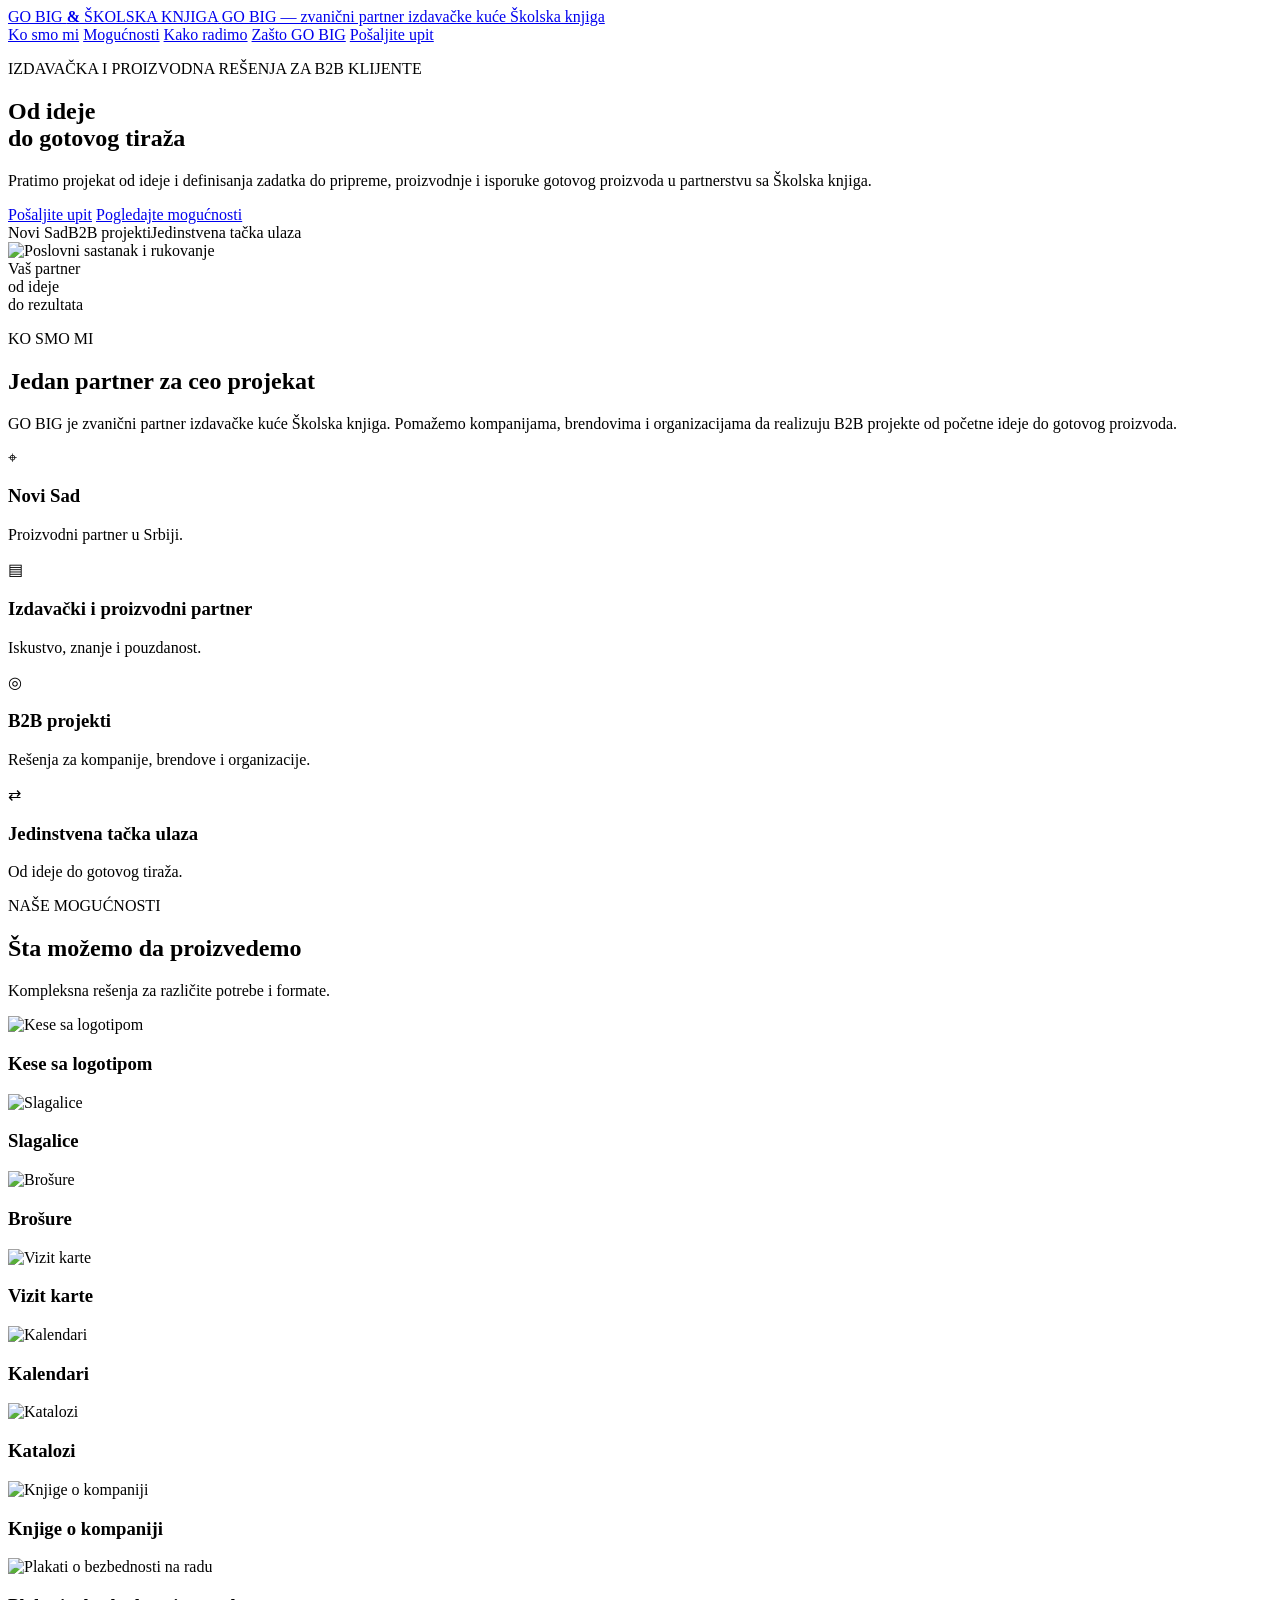
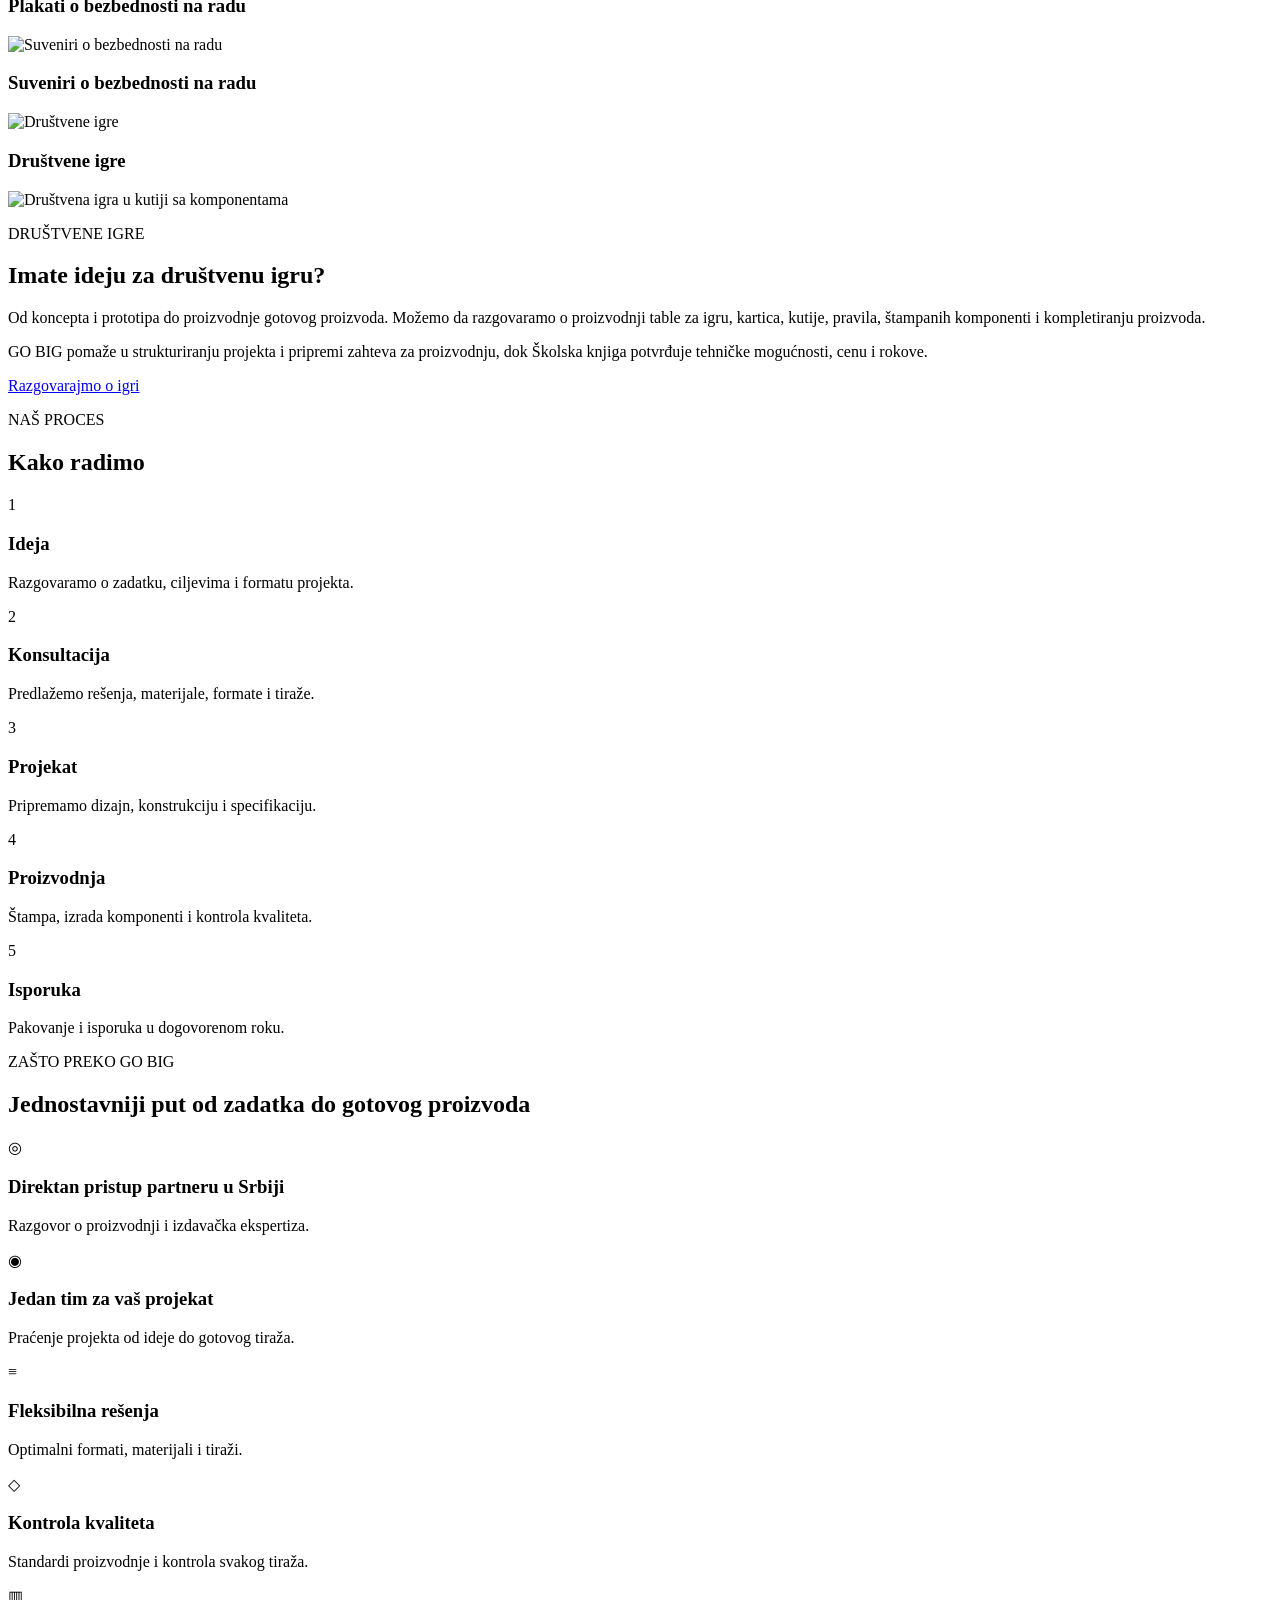
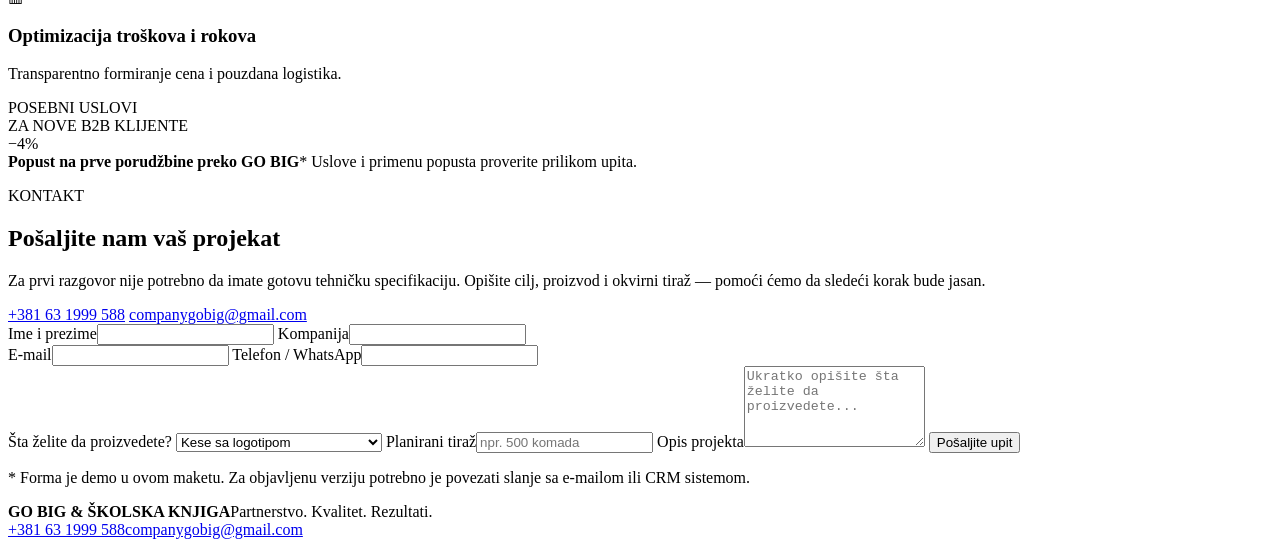
==== index.html @ 89383f6c "Add landing page HTML" ====
<!doctype html>
<html lang="sr-Latn">
<head>
  <meta charset="utf-8" />
  <meta name="viewport" content="width=device-width, initial-scale=1" />
  <title>GO BIG & ŠKOLSKA KNJIGA — Od ideje do gotovog tiraža</title>
  <meta name="description" content="Izdavačka i proizvodna B2B rešenja u Srbiji — od ideje i pripreme do proizvodnje i gotovog tiraža." />
  <link rel="stylesheet" href="styles.css" />
</head>
<body>
  <header class="site-header">
    <div class="container nav-wrap">
      <a class="brand" href="#top" aria-label="GO BIG i Školska knjiga">
        <span class="brand-main">GO BIG <b>&</b> ŠKOLSKA KNJIGA</span>
        <span class="brand-sub">GO BIG — zvanični partner izdavačke kuće Školska knjiga</span>
      </a>
      <nav class="nav" aria-label="Glavna navigacija">
        <a href="#ko-smo">Ko smo mi</a>
        <a href="#mogucnosti">Mogućnosti</a>
        <a href="#kako-radimo">Kako radimo</a>
        <a href="#zasto">Zašto GO BIG</a>
        <a href="#kontakt" class="btn btn-small">Pošaljite upit</a>
      </nav>
    </div>
  </header>

  <main id="top">
    <section class="hero section">
      <div class="container hero-grid">
        <div class="hero-copy">
          <p class="eyebrow">IZDAVAČKA I PROIZVODNA REŠENJA ZA B2B KLIJENTE</p>
          <h1>Od ideje<br />do gotovog tiraža</h1>
          <p class="lead">Pratimo projekat od ideje i definisanja zadatka do pripreme, proizvodnje i isporuke gotovog proizvoda u partnerstvu sa Školska knjiga.</p>
          <div class="hero-actions">
            <a class="btn" href="#kontakt">Pošaljite upit</a>
            <a class="btn btn-secondary" href="#mogucnosti">Pogledajte mogućnosti</a>
          </div>
          <div class="hero-tags" aria-label="Ključne prednosti">
            <span>Novi Sad</span><span>B2B projekti</span><span>Jedinstvena tačka ulaza</span>
          </div>
        </div>
        <div class="hero-visual">
          <img src="assets/hero.jpg" alt="Poslovni sastanak i rukovanje" />
          <div class="hand-note">Vaš partner<br />od ideje<br />do rezultata</div>
        </div>
      </div>
    </section>

    <section class="section section-soft" id="ko-smo">
      <div class="container">
        <div class="section-heading split-heading">
          <div><p class="eyebrow">KO SMO MI</p><h2>Jedan partner za ceo projekat</h2></div>
          <p>GO BIG je zvanični partner izdavačke kuće Školska knjiga. Pomažemo kompanijama, brendovima i organizacijama da realizuju B2B projekte od početne ideje do gotovog proizvoda.</p>
        </div>
        <div class="feature-grid four">
          <article class="feature-card"><div class="icon">⌖</div><h3>Novi Sad</h3><p>Proizvodni partner u Srbiji.</p></article>
          <article class="feature-card"><div class="icon">▤</div><h3>Izdavački i proizvodni partner</h3><p>Iskustvo, znanje i pouzdanost.</p></article>
          <article class="feature-card"><div class="icon">◎</div><h3>B2B projekti</h3><p>Rešenja za kompanije, brendove i organizacije.</p></article>
          <article class="feature-card"><div class="icon">⇄</div><h3>Jedinstvena tačka ulaza</h3><p>Od ideje do gotovog tiraža.</p></article>
        </div>
      </div>
    </section>

    <section class="section" id="mogucnosti">
      <div class="container">
        <div class="section-heading">
          <p class="eyebrow">NAŠE MOGUĆNOSTI</p>
          <h2>Šta možemo da proizvedemo</h2>
          <p>Kompleksna rešenja za različite potrebe i formate.</p>
        </div>

        <div class="product-grid">
          <article class="product-card"><img src="assets/kese_photo.jpg" alt="Kese sa logotipom" /><h3>Kese sa logotipom</h3></article>
          <article class="product-card"><img src="assets/slagalice_photo.jpg" alt="Slagalice" /><h3>Slagalice</h3></article>
          <article class="product-card"><img src="assets/brosure_photo.jpg" alt="Brošure" /><h3>Brošure</h3></article>
          <article class="product-card"><img src="assets/vizitkarte_photo.jpg" alt="Vizit karte" /><h3>Vizit karte</h3></article>
          <article class="product-card"><img src="assets/kalendari_photo.jpg" alt="Kalendari" /><h3>Kalendari</h3></article>
          <article class="product-card"><img src="assets/katalozi_photo.jpg" alt="Katalozi" /><h3>Katalozi</h3></article>
          <article class="product-card"><img src="assets/knjige_photo.jpg" alt="Knjige o kompaniji" /><h3>Knjige o kompaniji</h3></article>
          <article class="product-card"><img src="assets/plakati_photo.jpg" alt="Plakati o bezbednosti na radu" /><h3>Plakati o bezbednosti na radu</h3></article>
          <article class="product-card"><img src="assets/suveniri_photo.jpg" alt="Suveniri o bezbednosti na radu" /><h3>Suveniri o bezbednosti na radu</h3></article>
          <article class="product-card"><img src="assets/igra.jpg" alt="Društvene igre" /><h3>Društvene igre</h3></article>
        </div>
      </div>
    </section>

    <section class="section game-section">
      <div class="container game-grid">
        <div class="game-image"><img src="assets/igra.jpg" alt="Društvena igra u kutiji sa komponentama" /></div>
        <div class="game-copy">
          <p class="eyebrow light">DRUŠTVENE IGRE</p>
          <h2>Imate ideju za društvenu igru?</h2>
          <p>Od koncepta i prototipa do proizvodnje gotovog proizvoda. Možemo da razgovaramo o proizvodnji table za igru, kartica, kutije, pravila, štampanih komponenti i kompletiranju proizvoda.</p>
          <p>GO BIG pomaže u strukturiranju projekta i pripremi zahteva za proizvodnju, dok Školska knjiga potvrđuje tehničke mogućnosti, cenu i rokove.</p>
          <a class="btn btn-light" href="#kontakt">Razgovarajmo o igri</a>
        </div>
      </div>
    </section>

    <section class="section section-soft" id="kako-radimo">
      <div class="container">
        <div class="section-heading"><p class="eyebrow">NAŠ PROCES</p><h2>Kako radimo</h2></div>
        <div class="steps">
          <article class="step"><span>1</span><h3>Ideja</h3><p>Razgovaramo o zadatku, ciljevima i formatu projekta.</p></article>
          <article class="step"><span>2</span><h3>Konsultacija</h3><p>Predlažemo rešenja, materijale, formate i tiraže.</p></article>
          <article class="step"><span>3</span><h3>Projekat</h3><p>Pripremamo dizajn, konstrukciju i specifikaciju.</p></article>
          <article class="step"><span>4</span><h3>Proizvodnja</h3><p>Štampa, izrada komponenti i kontrola kvaliteta.</p></article>
          <article class="step"><span>5</span><h3>Isporuka</h3><p>Pakovanje i isporuka u dogovorenom roku.</p></article>
        </div>
      </div>
    </section>

    <section class="section" id="zasto">
      <div class="container">
        <div class="section-heading"><p class="eyebrow">ZAŠTO PREKO GO BIG</p><h2>Jednostavniji put od zadatka do gotovog proizvoda</h2></div>
        <div class="feature-grid five">
          <article class="feature-card"><div class="icon">◎</div><h3>Direktan pristup partneru u Srbiji</h3><p>Razgovor o proizvodnji i izdavačka ekspertiza.</p></article>
          <article class="feature-card"><div class="icon">◉</div><h3>Jedan tim za vaš projekat</h3><p>Praćenje projekta od ideje do gotovog tiraža.</p></article>
          <article class="feature-card"><div class="icon">≡</div><h3>Fleksibilna rešenja</h3><p>Optimalni formati, materijali i tiraži.</p></article>
          <article class="feature-card"><div class="icon">◇</div><h3>Kontrola kvaliteta</h3><p>Standardi proizvodnje i kontrola svakog tiraža.</p></article>
          <article class="feature-card"><div class="icon">▥</div><h3>Optimizacija troškova i rokova</h3><p>Transparentno formiranje cena i pouzdana logistika.</p></article>
        </div>

        <div class="discount">
          <div class="discount-label">POSEBNI USLOVI<br />ZA NOVE B2B KLIJENTE</div>
          <div class="discount-rate">−4%</div>
          <div class="discount-copy"><strong>Popust na prve porudžbine preko GO BIG</strong><span>* Uslove i primenu popusta proverite prilikom upita.</span></div>
        </div>
      </div>
    </section>

    <section class="section contact-section" id="kontakt">
      <div class="container contact-grid">
        <div class="contact-copy">
          <p class="eyebrow light">KONTAKT</p>
          <h2>Pošaljite nam vaš projekat</h2>
          <p>Za prvi razgovor nije potrebno da imate gotovu tehničku specifikaciju. Opišite cilj, proizvod i okvirni tiraž — pomoći ćemo da sledeći korak bude jasan.</p>
          <div class="contact-lines">
            <a href="tel:+381631999588">+381 63 1999 588</a>
            <a href="mailto:companygobig@gmail.com">companygobig@gmail.com</a>
          </div>
        </div>

        <form class="contact-form" action="#" method="post">
          <label>Ime i prezime<input type="text" name="name" required /></label>
          <label>Kompanija<input type="text" name="company" /></label>
          <div class="form-row">
            <label>E-mail<input type="email" name="email" required /></label>
            <label>Telefon / WhatsApp<input type="tel" name="phone" /></label>
          </div>
          <label>Šta želite da proizvedete?
            <select name="product">
              <option>Kese sa logotipom</option><option>Slagalice</option><option>Brošure</option><option>Vizit karte</option><option>Kalendari</option><option>Katalozi</option><option>Knjige o kompaniji</option><option>Plakati o bezbednosti na radu</option><option>Suveniri o bezbednosti na radu</option><option>Društvene igre</option><option>Drugo</option>
            </select>
          </label>
          <label>Planirani tiraž<input type="text" name="quantity" placeholder="npr. 500 komada" /></label>
          <label>Opis projekta<textarea name="message" rows="5" placeholder="Ukratko opišite šta želite da proizvedete..."></textarea></label>
          <button class="btn btn-light" type="submit">Pošaljite upit</button>
          <p class="form-note">* Forma je demo u ovom maketu. Za objavljenu verziju potrebno je povezati slanje sa e-mailom ili CRM sistemom.</p>
        </form>
      </div>
    </section>
  </main>

  <footer class="footer">
    <div class="container footer-row">
      <div><strong>GO BIG & ŠKOLSKA KNJIGA</strong><span>Partnerstvo. Kvalitet. Rezultati.</span></div>
      <div class="footer-contact"><a href="tel:+381631999588">+381 63 1999 588</a><a href="mailto:companygobig@gmail.com">companygobig@gmail.com</a></div>
    </div>
  </footer>
</body>
</html>
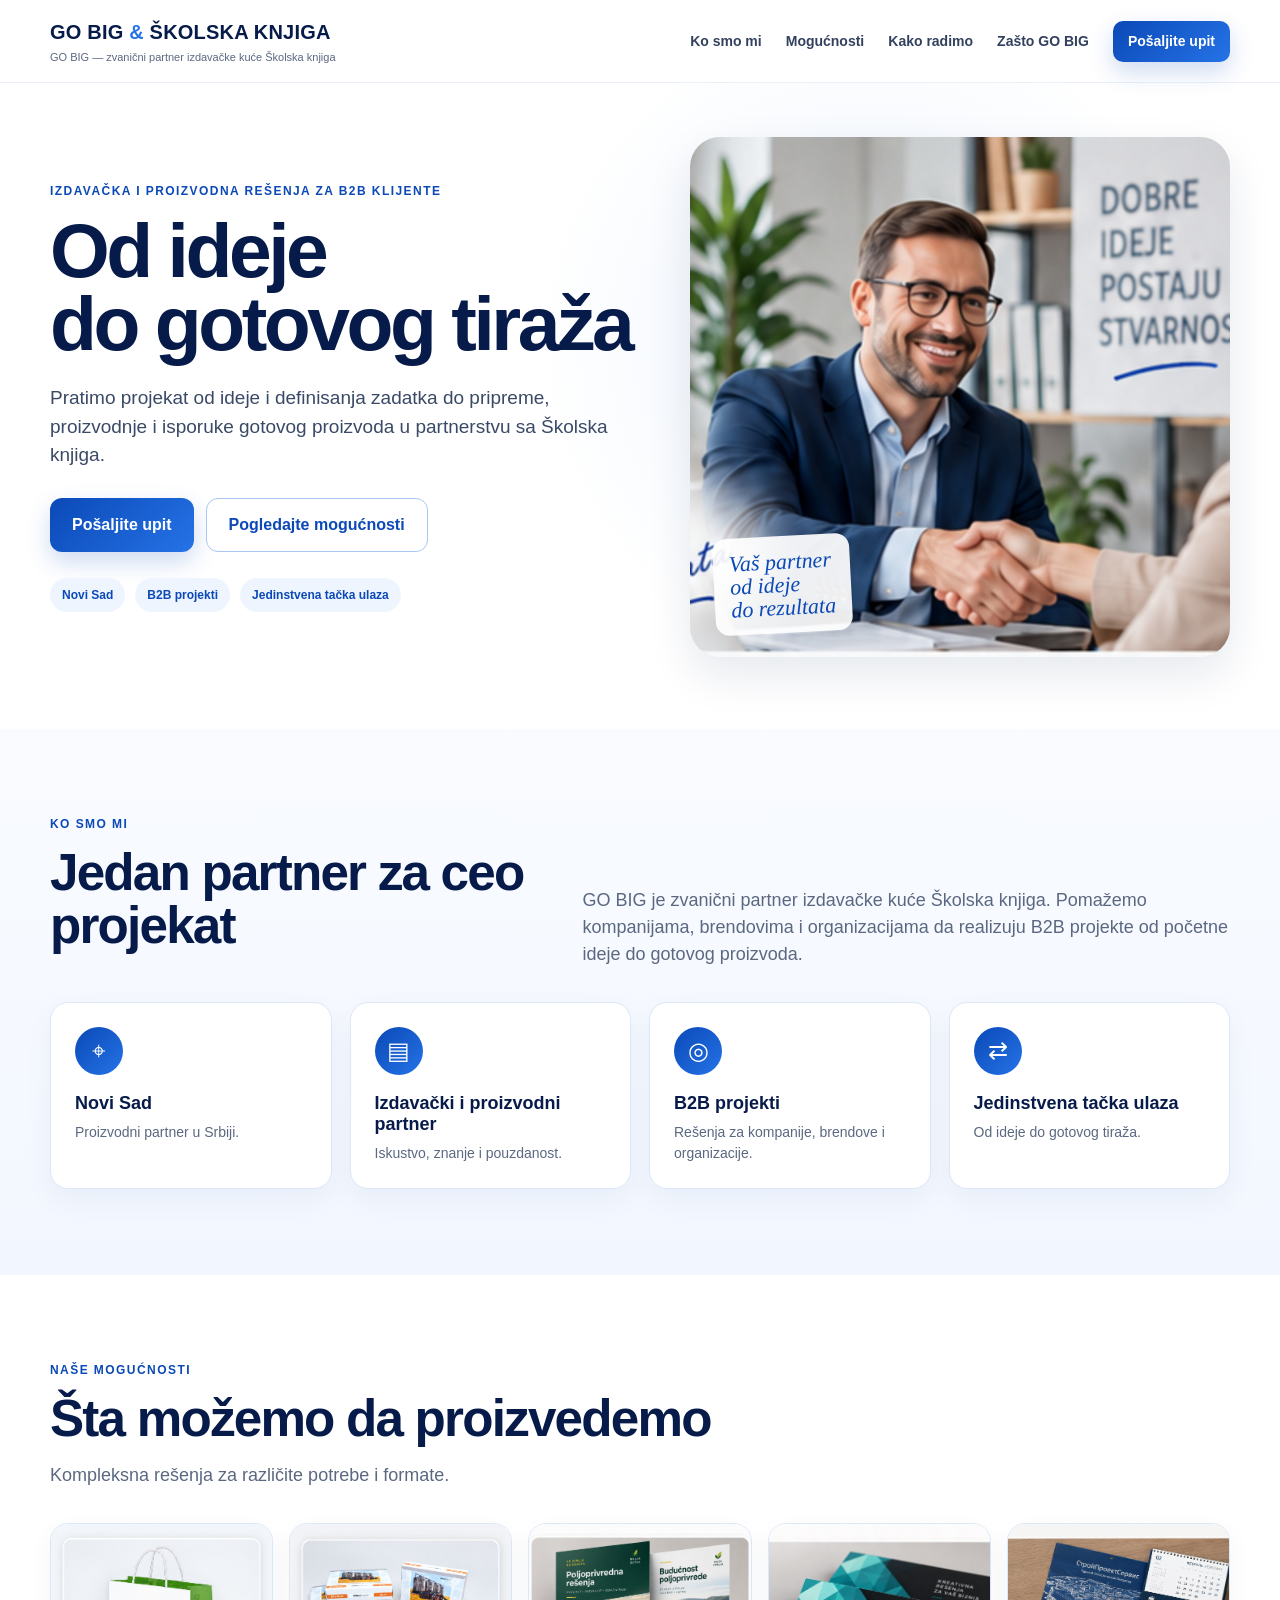
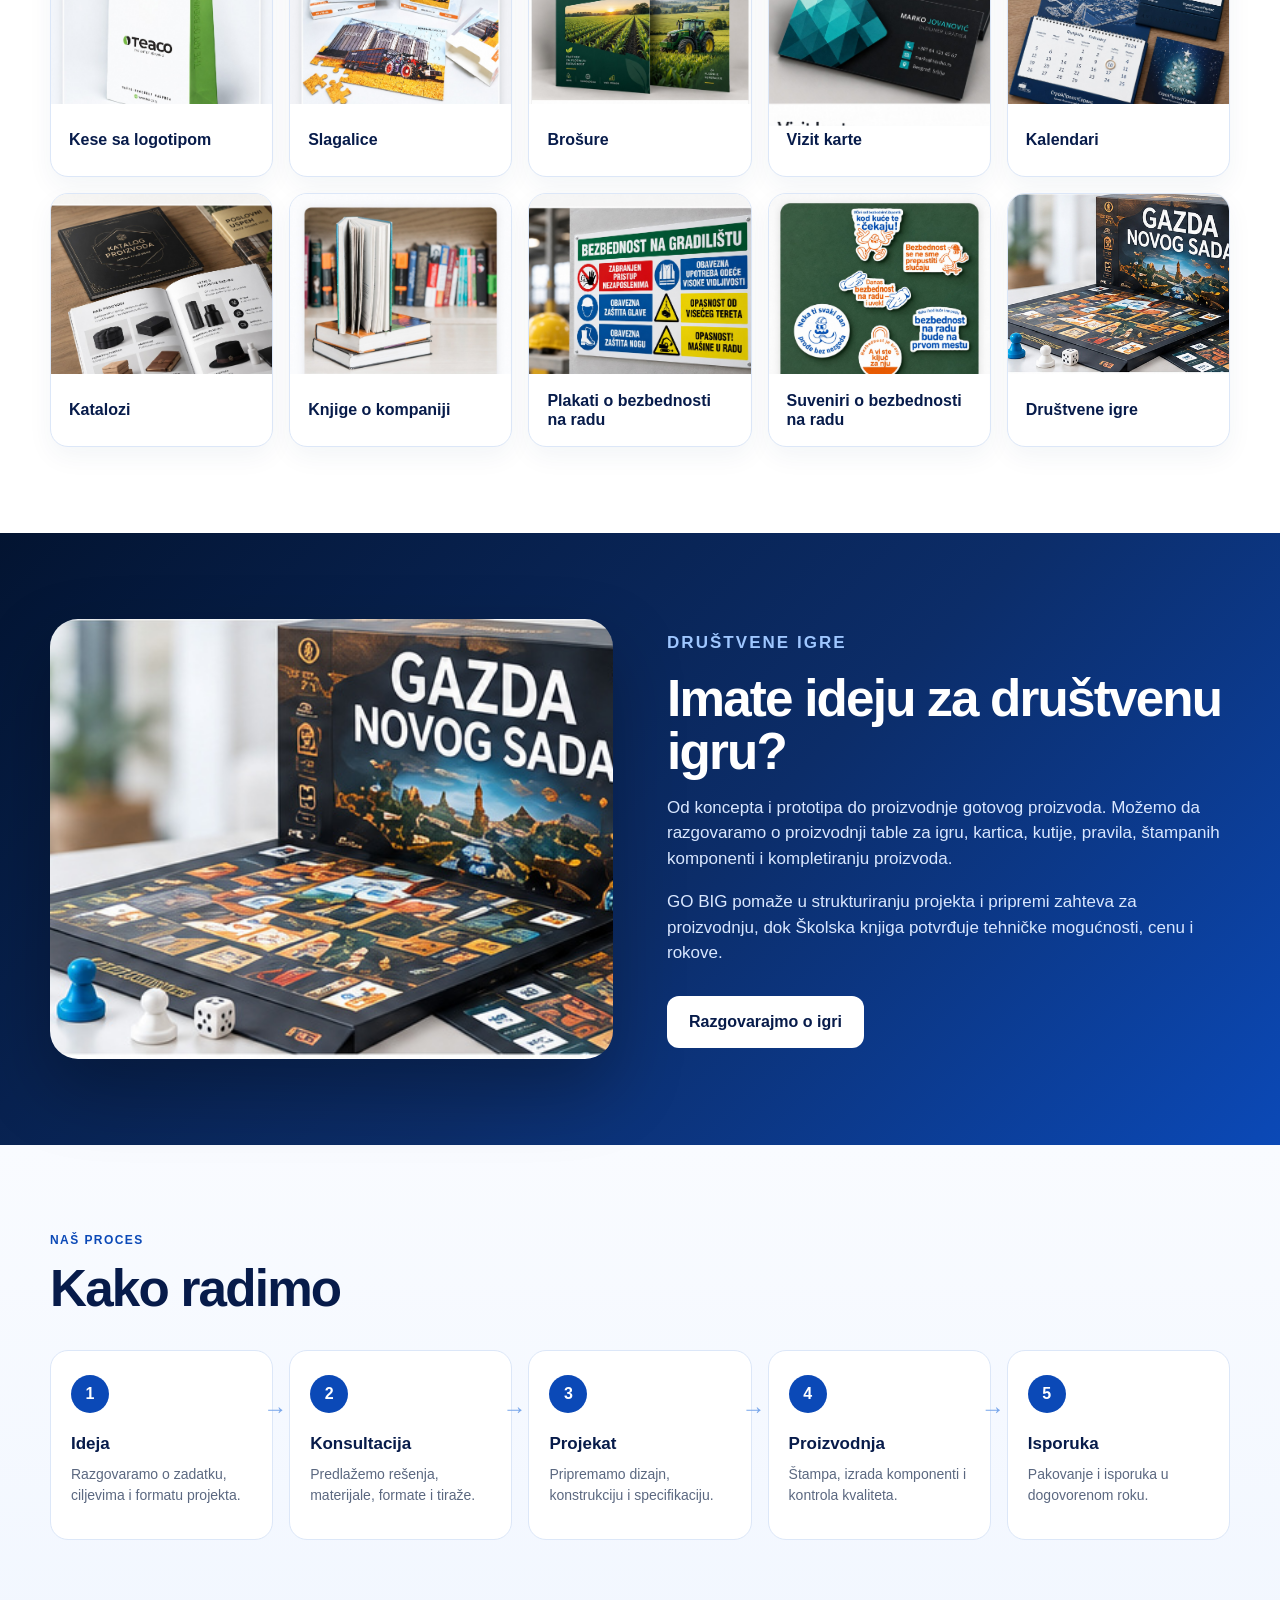
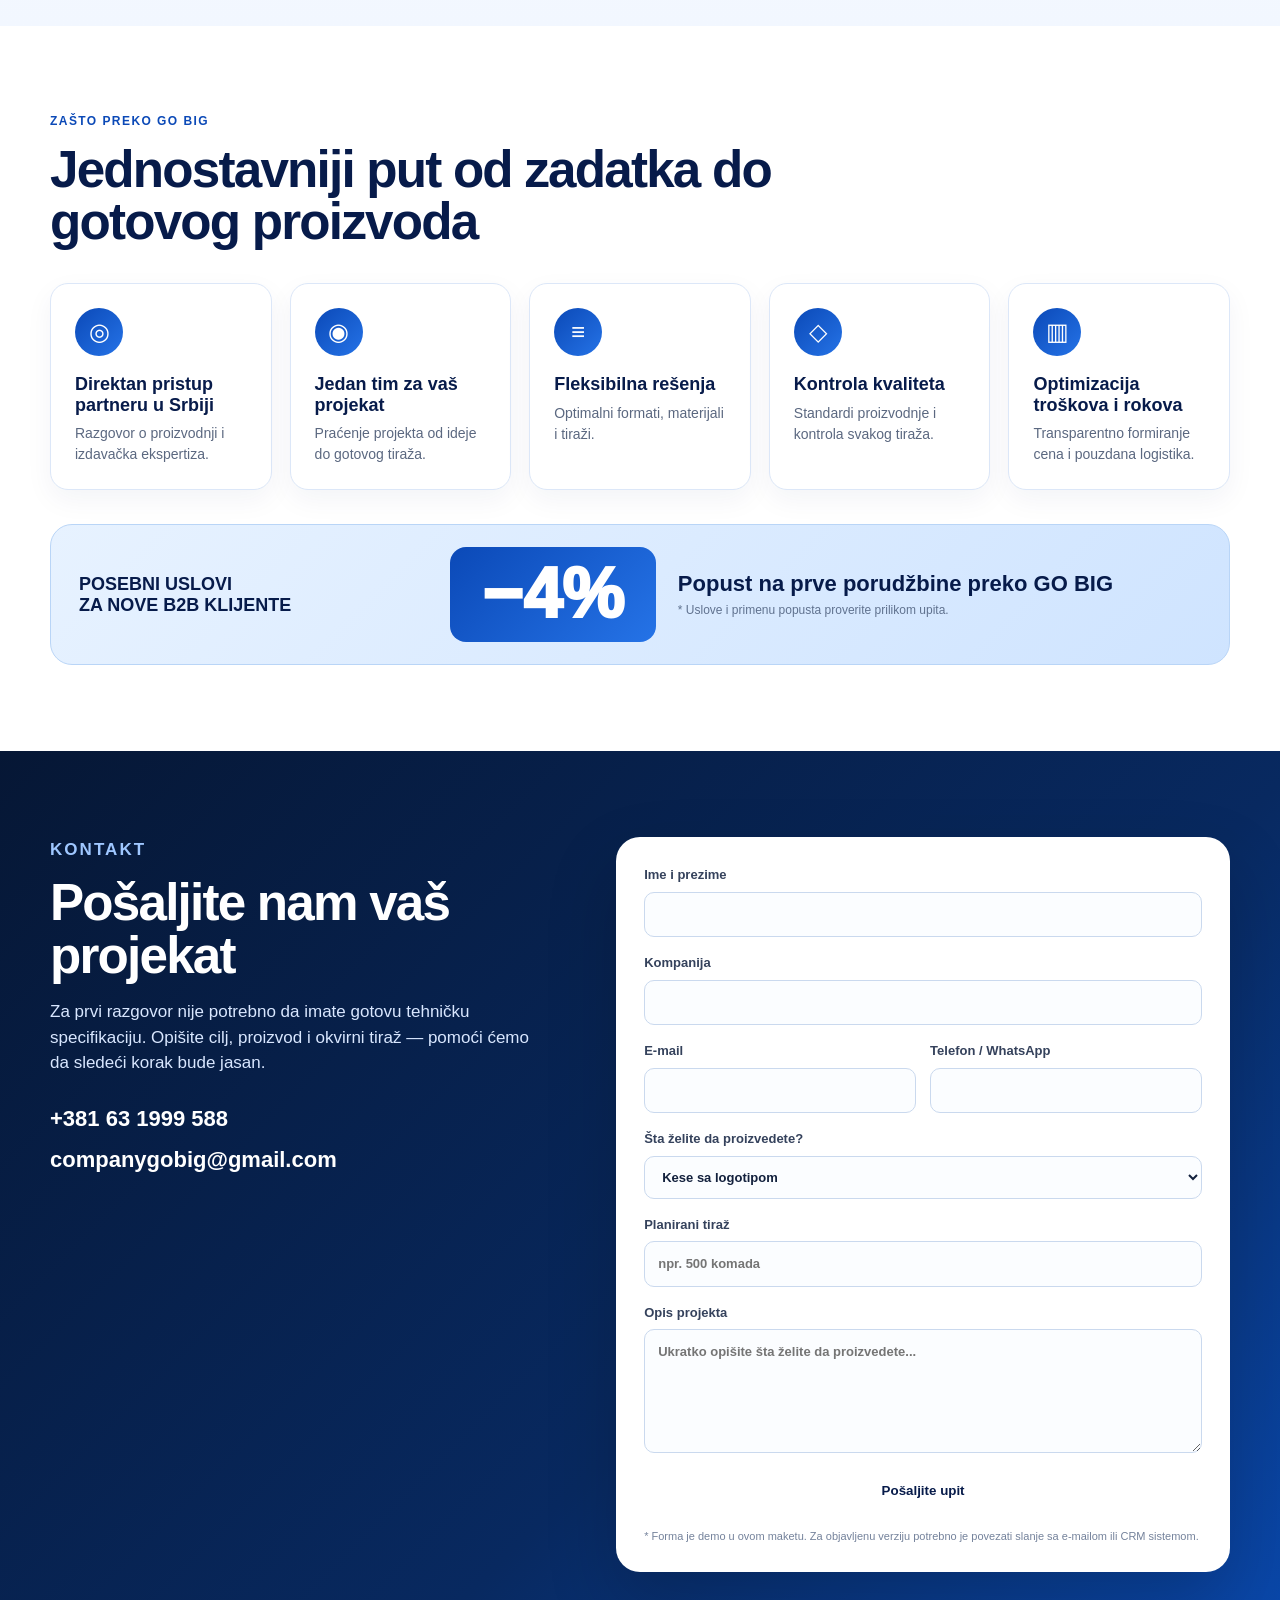
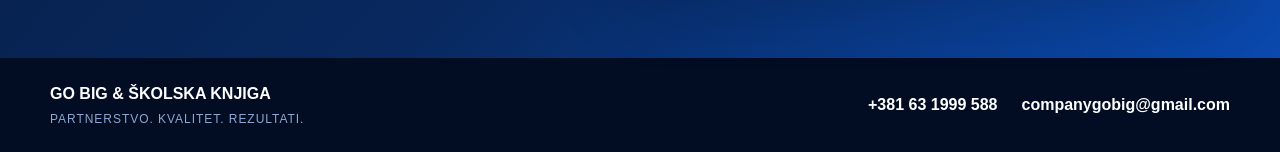
==== commit 48256c19: "Fix Vizit karte card image crop" ====
--- a/index.html
+++ b/index.html
@@ -73,7 +73,7 @@
           <article class="product-card"><img src="assets/kese_photo.jpg" alt="Kese sa logotipom" /><h3>Kese sa logotipom</h3></article>
           <article class="product-card"><img src="assets/slagalice_photo.jpg" alt="Slagalice" /><h3>Slagalice</h3></article>
           <article class="product-card"><img src="assets/brosure_photo.jpg" alt="Brošure" /><h3>Brošure</h3></article>
-          <article class="product-card"><img src="assets/vizitkarte_photo.jpg" alt="Vizit karte" /><h3>Vizit karte</h3></article>
+          <article class="product-card"><img src="assets/vizitkarte_photo.jpg" alt="Vizit karte" style="object-position:center top;transform:scale(1.12);transform-origin:center top;" /><h3>Vizit karte</h3></article>
           <article class="product-card"><img src="assets/kalendari_photo.jpg" alt="Kalendari" /><h3>Kalendari</h3></article>
           <article class="product-card"><img src="assets/katalozi_photo.jpg" alt="Katalozi" /><h3>Katalozi</h3></article>
           <article class="product-card"><img src="assets/knjige_photo.jpg" alt="Knjige o kompaniji" /><h3>Knjige o kompaniji</h3></article>
--- a/styles.css
+++ b/styles.css
@@ -0,0 +1,79 @@
+:root{
+  --navy:#071b4a;
+  --blue:#0b49b7;
+  --blue-2:#2573e7;
+  --pale:#eef5ff;
+  --pale-2:#f7faff;
+  --line:#dce7f8;
+  --text:#13213d;
+  --muted:#5b6880;
+  --white:#fff;
+  --shadow:0 18px 44px rgba(12,43,91,.10);
+  --radius:22px;
+}
+*{box-sizing:border-box}
+html{scroll-behavior:smooth}
+body{margin:0;font-family:Inter,Arial,Helvetica,sans-serif;color:var(--text);background:#fff;line-height:1.5}
+a{color:inherit;text-decoration:none}
+img{display:block;max-width:100%}
+.container{width:min(1180px,calc(100% - 40px));margin:0 auto}
+.section{padding:86px 0}
+.section-soft{background:linear-gradient(180deg,#f9fbff 0%,#f2f7ff 100%)}
+.site-header{position:sticky;top:0;z-index:20;background:rgba(255,255,255,.94);backdrop-filter:blur(16px);border-bottom:1px solid rgba(11,73,183,.08)}
+.nav-wrap{height:82px;display:flex;align-items:center;justify-content:space-between;gap:24px}
+.brand{display:flex;flex-direction:column;gap:2px}
+.brand-main{font-size:20px;font-weight:800;letter-spacing:.01em;color:var(--navy)}
+.brand-main b{color:var(--blue-2)}
+.brand-sub{font-size:11px;color:var(--muted)}
+.nav{display:flex;align-items:center;gap:24px;font-size:14px;font-weight:700;color:#33415f}
+.nav a:not(.btn):hover{color:var(--blue)}
+.btn{display:inline-flex;align-items:center;justify-content:center;padding:14px 22px;border-radius:12px;background:linear-gradient(135deg,var(--blue),var(--blue-2));color:#fff;font-weight:800;box-shadow:0 10px 24px rgba(11,73,183,.20);border:0;cursor:pointer}
+.btn:hover{transform:translateY(-1px)}
+.btn-small{padding:10px 15px;border-radius:10px}
+.btn-secondary{background:#fff;color:var(--blue);border:1px solid #a9c7f2;box-shadow:none}
+.btn-light{background:#fff;color:var(--navy);box-shadow:none}
+.hero{padding-top:54px;padding-bottom:72px;background:radial-gradient(circle at 68% 40%,rgba(64,137,234,.10),transparent 35%),#fff}
+.hero-grid{display:grid;grid-template-columns:1.05fr .95fr;gap:44px;align-items:center}
+.eyebrow{margin:0 0 14px;font-size:12px;font-weight:900;letter-spacing:.12em;color:var(--blue);text-transform:uppercase}
+.eyebrow.light{color:#9fc7ff}
+h1{font-size:clamp(52px,6vw,82px);line-height:.95;margin:0 0 24px;color:var(--navy);letter-spacing:-.045em}
+h2{font-size:clamp(34px,4vw,54px);line-height:1.03;margin:0 0 16px;color:var(--navy);letter-spacing:-.035em}
+h3{margin:0 0 8px;color:var(--navy)}
+.lead{font-size:19px;max-width:700px;color:#3a4965;margin:0 0 28px}
+.hero-actions{display:flex;gap:12px;flex-wrap:wrap}
+.hero-tags{display:flex;gap:10px;flex-wrap:wrap;margin-top:26px}
+.hero-tags span{font-size:12px;font-weight:800;color:var(--blue);background:var(--pale);padding:8px 12px;border-radius:999px}
+.hero-visual{position:relative;border-radius:30px;overflow:hidden;box-shadow:var(--shadow);min-height:520px;background:#edf3fb}
+.hero-visual img{width:100%;height:100%;min-height:520px;object-fit:cover}
+.hand-note{position:absolute;left:24px;bottom:24px;background:rgba(255,255,255,.92);color:var(--blue);padding:14px 16px;border-radius:14px;font-size:22px;font-family:Georgia,serif;font-style:italic;line-height:1.05;transform:rotate(-3deg)}
+.section-heading{margin-bottom:34px;max-width:780px}.section-heading p:not(.eyebrow){color:var(--muted);font-size:18px;margin:0}
+.split-heading{max-width:none;display:grid;grid-template-columns:.85fr 1.15fr;gap:54px;align-items:end}
+.feature-grid{display:grid;gap:18px}.feature-grid.four{grid-template-columns:repeat(4,1fr)}.feature-grid.five{grid-template-columns:repeat(5,1fr)}
+.feature-card{background:#fff;border:1px solid var(--line);border-radius:18px;padding:24px;min-height:170px;box-shadow:0 10px 28px rgba(16,48,94,.05)}
+.feature-card .icon{width:48px;height:48px;border-radius:50%;display:grid;place-items:center;background:linear-gradient(135deg,var(--blue),var(--blue-2));color:#fff;font-size:24px;margin-bottom:18px}
+.feature-card h3{font-size:18px;line-height:1.15}.feature-card p{margin:0;color:var(--muted);font-size:14px}
+.product-grid{display:grid;grid-template-columns:repeat(5,1fr);gap:16px}
+.product-card{background:#fff;border:1px solid var(--line);border-radius:18px;overflow:hidden;box-shadow:0 10px 26px rgba(18,50,100,.05);transition:.2s ease;display:grid;grid-template-rows:180px 72px}
+.product-card:hover{transform:translateY(-4px);box-shadow:0 18px 38px rgba(18,50,100,.12)}
+.product-card img{width:100%;height:180px;object-fit:cover;background:#f5f8fc;display:block}
+.product-card h3{height:72px;padding:0 18px;font-size:16px;line-height:1.2;display:flex;align-items:center;margin:0;box-sizing:border-box}
+.game-section{background:linear-gradient(135deg,#031431 0%,#0c2d69 55%,#0b49b7 100%);color:#fff}
+.game-grid{display:grid;grid-template-columns:1fr 1fr;gap:54px;align-items:center}
+.game-image img{width:100%;height:440px;object-fit:cover;border-radius:28px;box-shadow:0 30px 70px rgba(0,0,0,.28)}
+.game-copy h2{color:#fff}.game-copy p{font-size:17px;color:#d9e7ff;margin:0 0 18px}.game-copy .btn{margin-top:12px}
+.steps{display:grid;grid-template-columns:repeat(5,1fr);gap:16px;counter-reset:step}
+.step{position:relative;background:#fff;border:1px solid var(--line);border-radius:18px;padding:24px 20px;min-height:190px}
+.step:not(:last-child)::after{content:"→";position:absolute;right:-15px;top:40px;color:#78a6ea;font-size:24px;font-weight:800;z-index:2}
+.step span{display:grid;place-items:center;width:38px;height:38px;border-radius:50%;background:var(--blue);color:#fff;font-weight:900;margin-bottom:18px}
+.step h3{font-size:17px}.step p{margin:0;color:var(--muted);font-size:14px}
+.discount{margin-top:34px;display:grid;grid-template-columns:1.1fr .65fr 1.65fr;align-items:center;gap:22px;background:linear-gradient(135deg,#e7f2ff,#cfe4ff);border:1px solid #b9d5f7;border-radius:22px;padding:22px 28px}
+.discount-label{font-weight:900;color:var(--navy);font-size:18px;line-height:1.15}.discount-rate{font-size:70px;line-height:.9;font-weight:950;color:#fff;background:linear-gradient(135deg,var(--blue),var(--blue-2));padding:16px 24px;border-radius:16px;text-align:center}.discount-copy{display:flex;flex-direction:column;gap:5px;color:var(--navy)}.discount-copy strong{font-size:22px;line-height:1.15}.discount-copy span{font-size:12px;color:#60728f}
+.contact-section{background:linear-gradient(135deg,#061735 0%,#082960 60%,#0a49ae 100%);color:#fff}
+.contact-grid{display:grid;grid-template-columns:.9fr 1.1fr;gap:64px;align-items:start}
+.contact-copy h2{color:#fff}.contact-copy p{color:#d9e7ff;font-size:17px}.contact-lines{display:flex;flex-direction:column;gap:8px;margin-top:26px}.contact-lines a{font-size:22px;font-weight:800;color:#fff}
+.contact-form{background:#fff;color:var(--text);padding:28px;border-radius:24px;display:grid;gap:16px;box-shadow:0 30px 70px rgba(0,0,0,.18)}
+.contact-form label{font-size:13px;font-weight:800;color:#35425c;display:grid;gap:7px}.contact-form input,.contact-form select,.contact-form textarea{width:100%;border:1px solid #cad9ee;border-radius:10px;padding:12px 13px;font:inherit;color:var(--text);background:#fbfdff}.form-row{display:grid;grid-template-columns:1fr 1fr;gap:14px}.form-note{font-size:11px!important;color:#74829b!important;margin:0}
+.footer{background:#020c22;color:#fff;padding:24px 0}.footer-row{display:flex;justify-content:space-between;gap:24px;align-items:center}.footer-row>div:first-child{display:flex;flex-direction:column;gap:4px}.footer-row span{font-size:12px;color:#8da8d1;letter-spacing:.08em;text-transform:uppercase}.footer-contact{display:flex;gap:24px;font-weight:700}
+@media (max-width:1050px){.nav a:not(.btn){display:none}.hero-grid,.game-grid,.contact-grid{grid-template-columns:1fr}.hero-visual{min-height:420px}.hero-visual img{min-height:420px}.feature-grid.four{grid-template-columns:repeat(2,1fr)}.feature-grid.five{grid-template-columns:repeat(2,1fr)}.product-grid{grid-template-columns:repeat(3,1fr)}.steps{grid-template-columns:repeat(2,1fr)}.step:not(:last-child)::after{display:none}.discount{grid-template-columns:1fr 220px}.discount-copy{grid-column:1/-1}}
+@media (max-width:700px){.container{width:min(100% - 24px,1180px)}.section{padding:58px 0}.site-header{position:relative}.nav{display:none}.brand-sub{max-width:300px}.hero{padding-top:30px}.hero-grid{gap:24px}.hero-visual,.hero-visual img{min-height:330px}.hand-note{font-size:17px}.split-heading{grid-template-columns:1fr;gap:8px}.feature-grid.four,.feature-grid.five,.product-grid,.steps{grid-template-columns:1fr 1fr}.product-card{grid-template-rows:150px 68px}.product-card img{height:150px}.product-card h3{height:68px}.game-image img{height:300px}.discount{grid-template-columns:1fr}.discount-rate{font-size:58px}.form-row{grid-template-columns:1fr}.footer-row,.footer-contact{flex-direction:column;align-items:flex-start}.contact-grid{gap:34px}}
+@media (max-width:470px){h1{font-size:48px}.feature-grid.four,.feature-grid.five,.product-grid,.steps{grid-template-columns:1fr}.product-card{grid-template-rows:200px 72px}.product-card img{height:200px}.product-card h3{height:72px}.hero-actions .btn{width:100%}.discount{padding:20px}.contact-lines a{font-size:18px}}
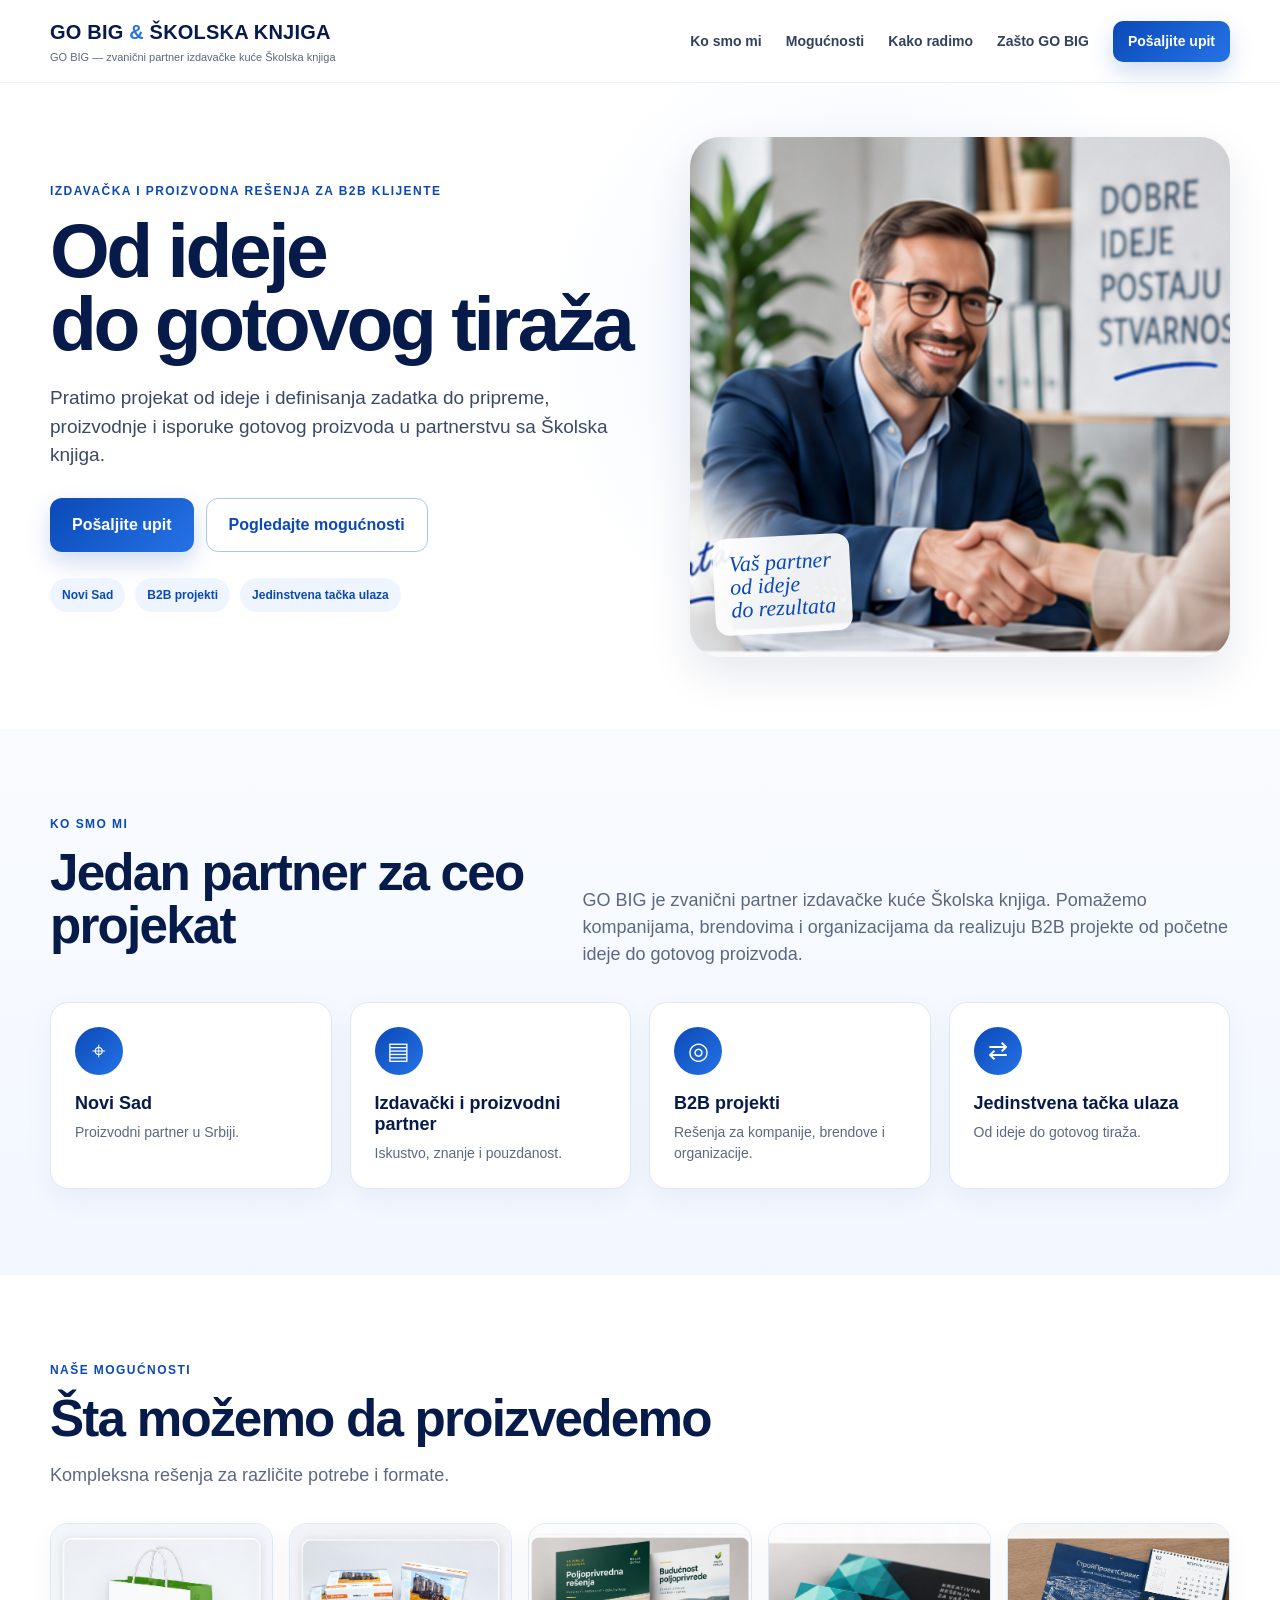
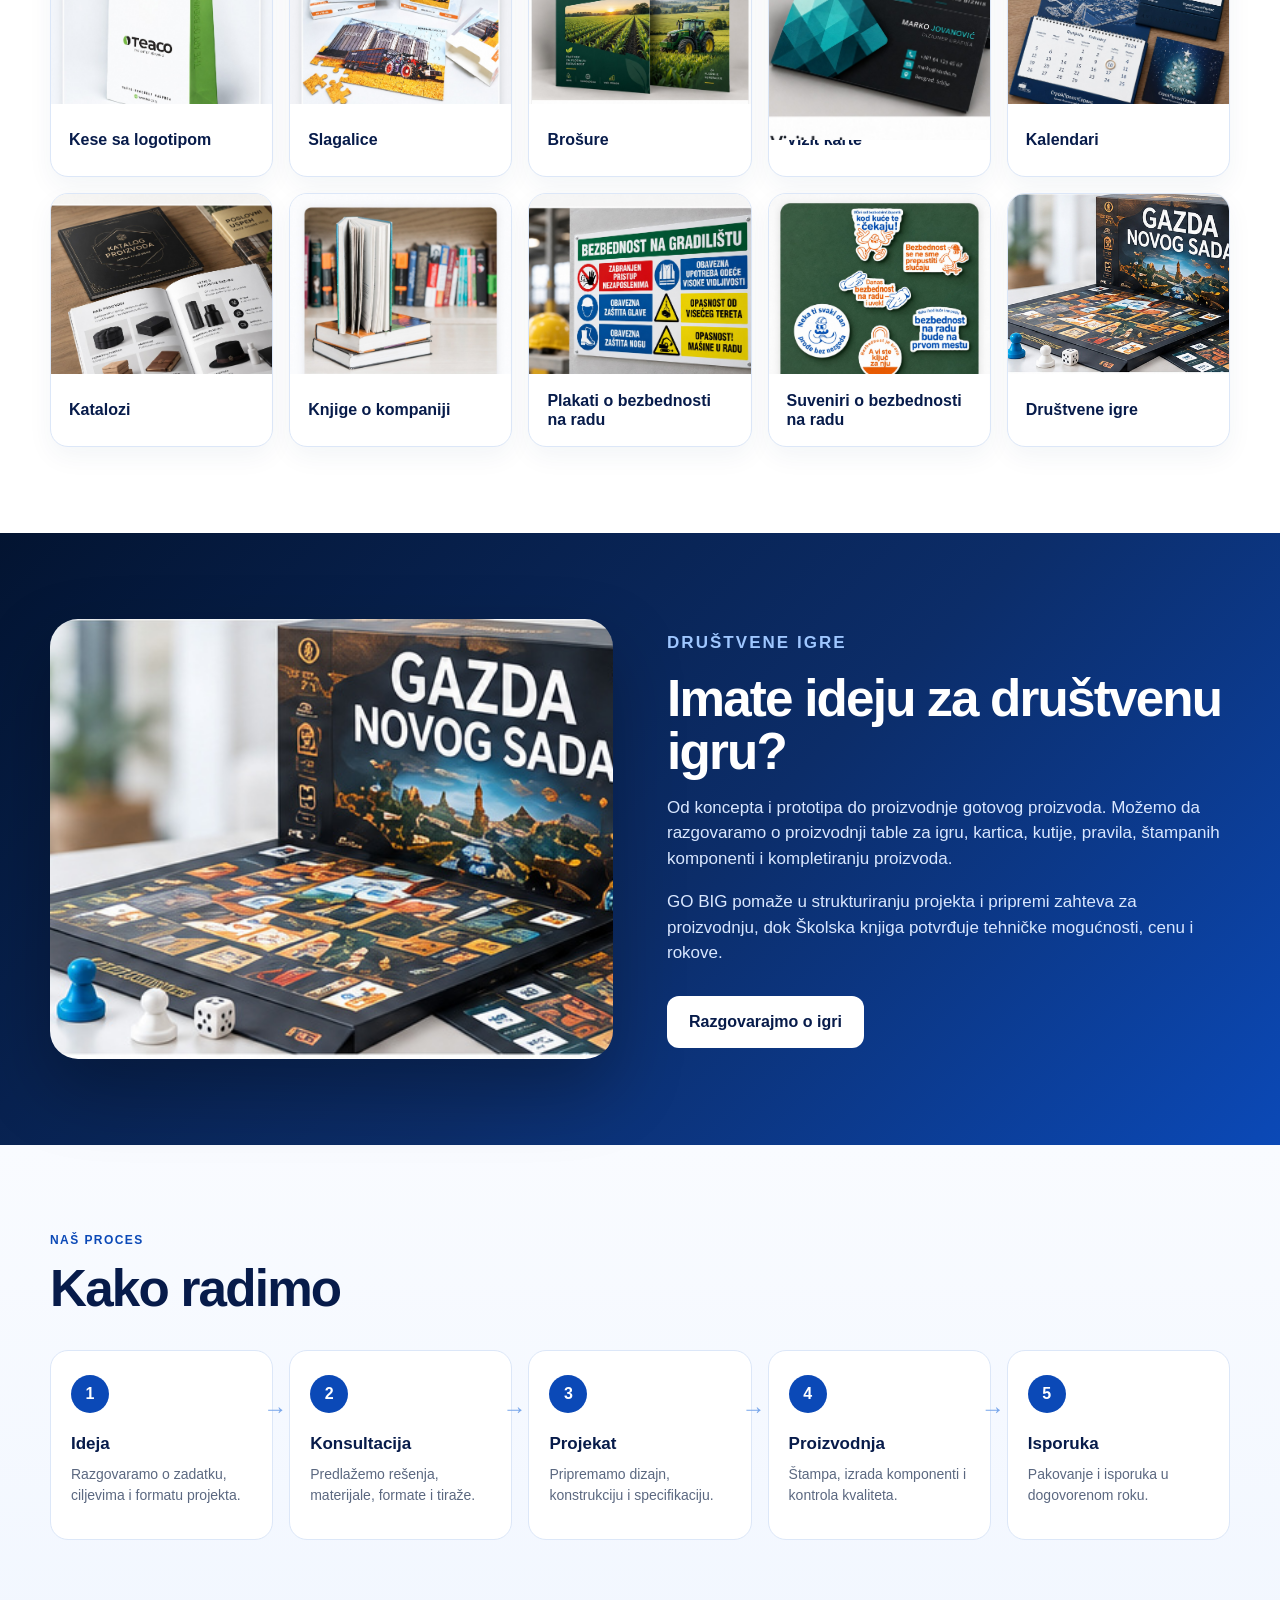
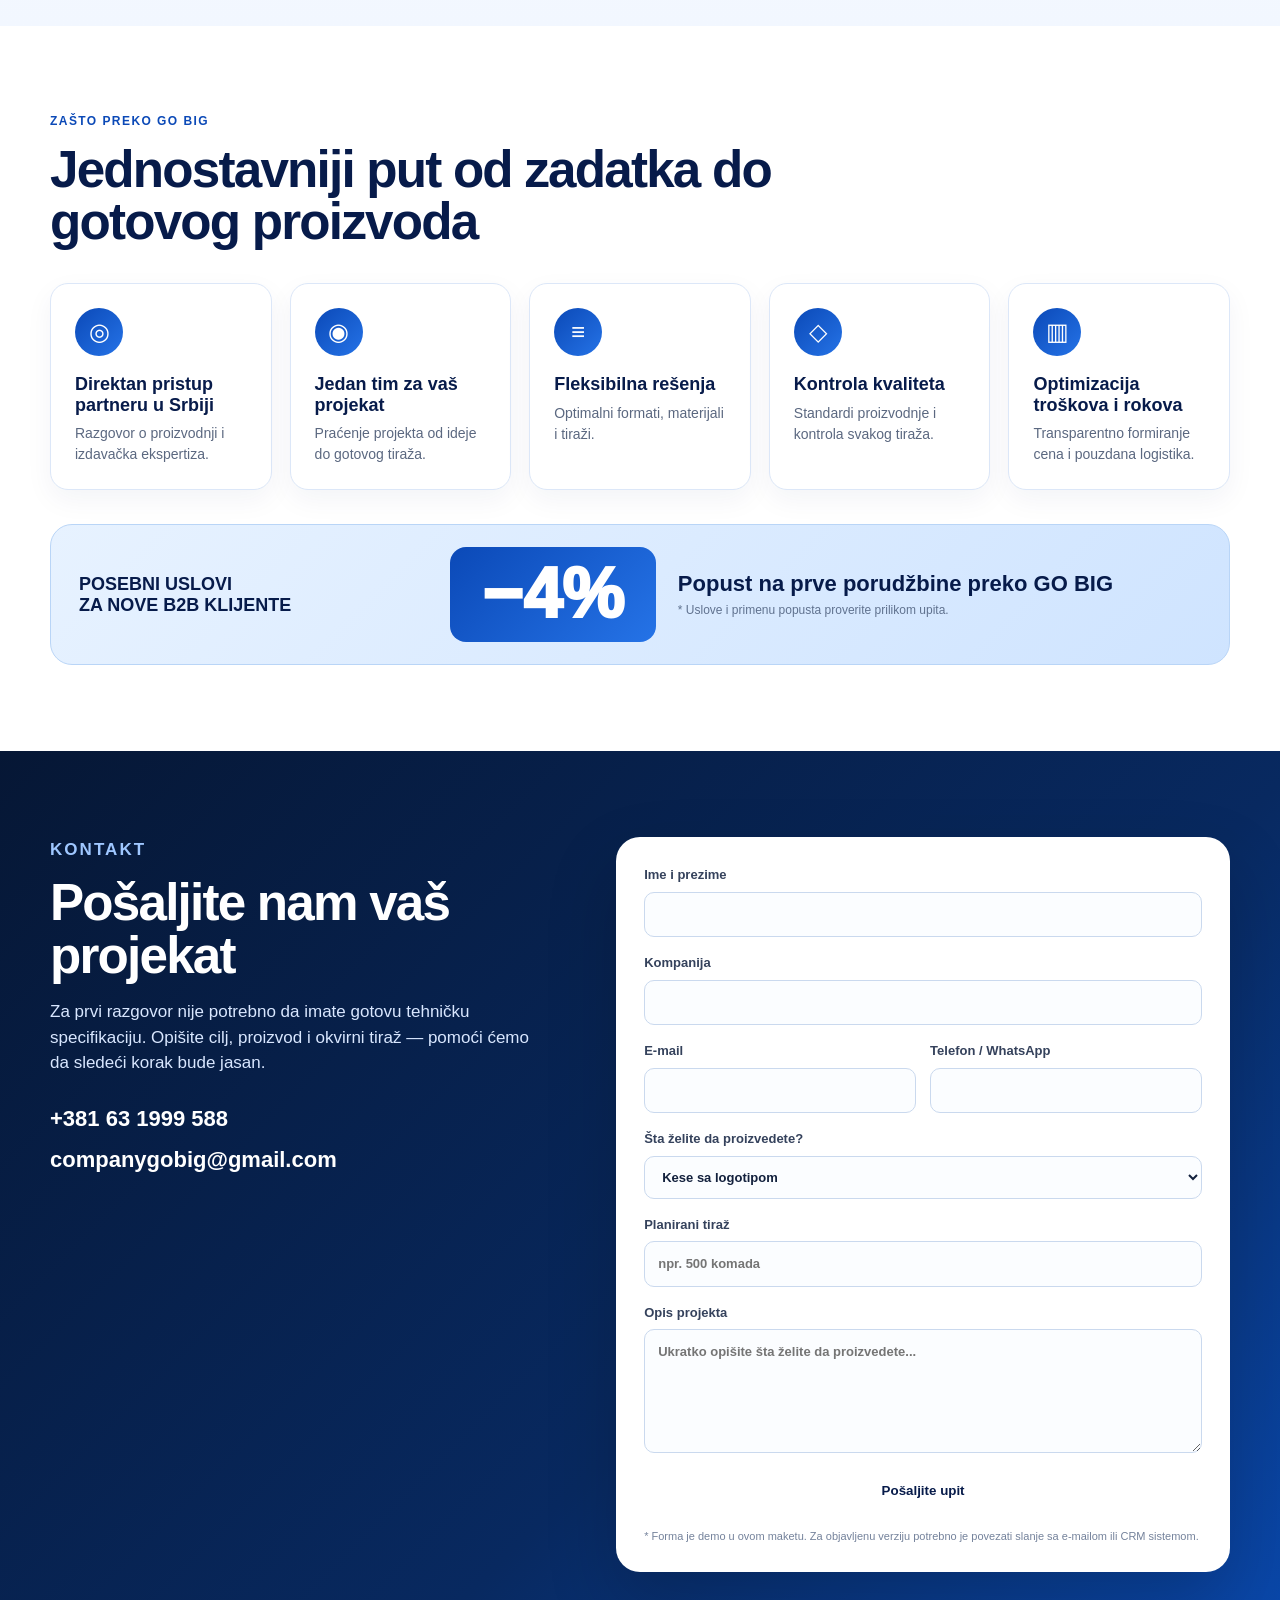
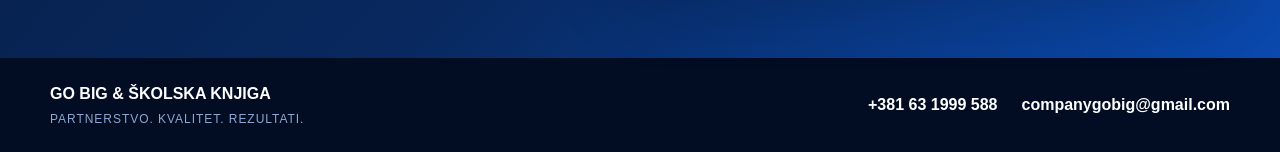
==== commit 9713755c: "Crop Vizit karte image further" ====
--- a/index.html
+++ b/index.html
@@ -73,7 +73,7 @@
           <article class="product-card"><img src="assets/kese_photo.jpg" alt="Kese sa logotipom" /><h3>Kese sa logotipom</h3></article>
           <article class="product-card"><img src="assets/slagalice_photo.jpg" alt="Slagalice" /><h3>Slagalice</h3></article>
           <article class="product-card"><img src="assets/brosure_photo.jpg" alt="Brošure" /><h3>Brošure</h3></article>
-          <article class="product-card"><img src="assets/vizitkarte_photo.jpg" alt="Vizit karte" style="object-position:center top;transform:scale(1.12);transform-origin:center top;" /><h3>Vizit karte</h3></article>
+          <article class="product-card"><img src="assets/vizitkarte_photo.jpg" alt="Vizit karte" style="object-position:center top;transform:scale(1.20);transform-origin:center top;" /><h3>Vizit karte</h3></article>
           <article class="product-card"><img src="assets/kalendari_photo.jpg" alt="Kalendari" /><h3>Kalendari</h3></article>
           <article class="product-card"><img src="assets/katalozi_photo.jpg" alt="Katalozi" /><h3>Katalozi</h3></article>
           <article class="product-card"><img src="assets/knjige_photo.jpg" alt="Knjige o kompaniji" /><h3>Knjige o kompaniji</h3></article>
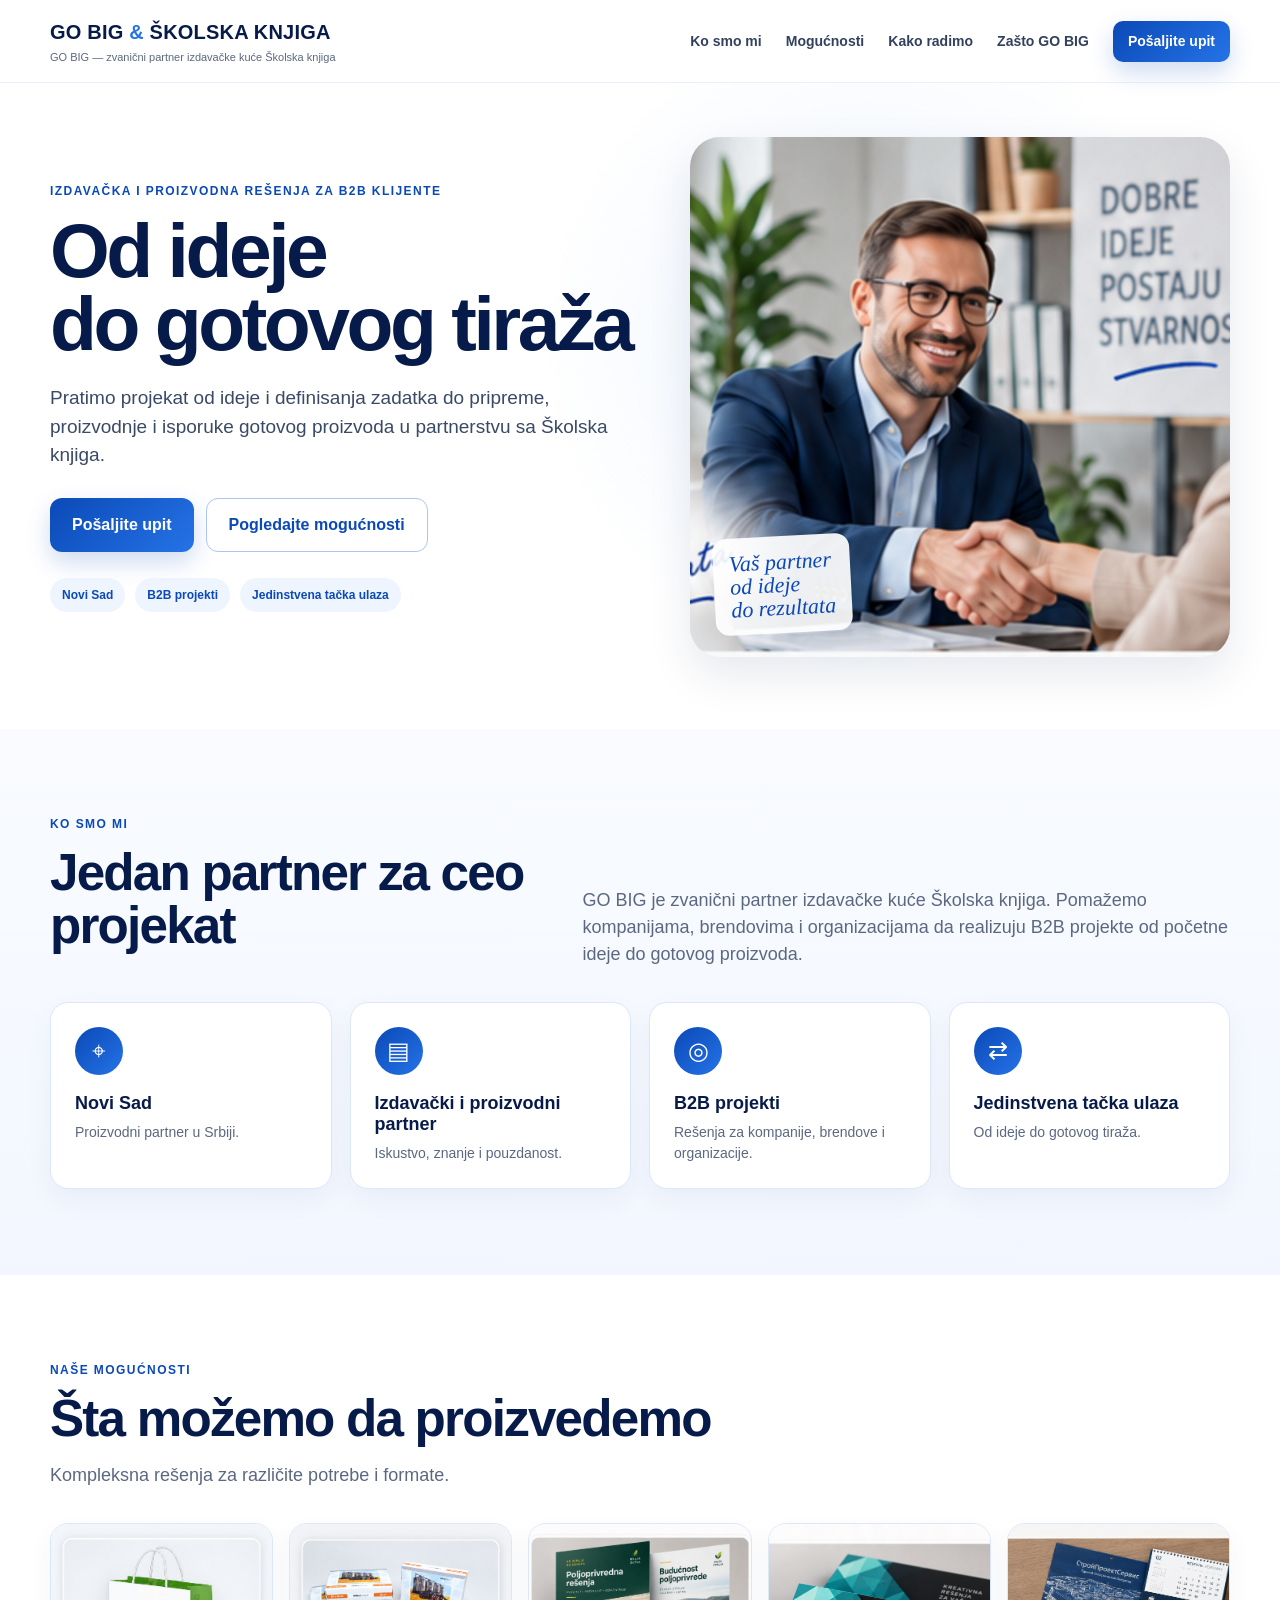
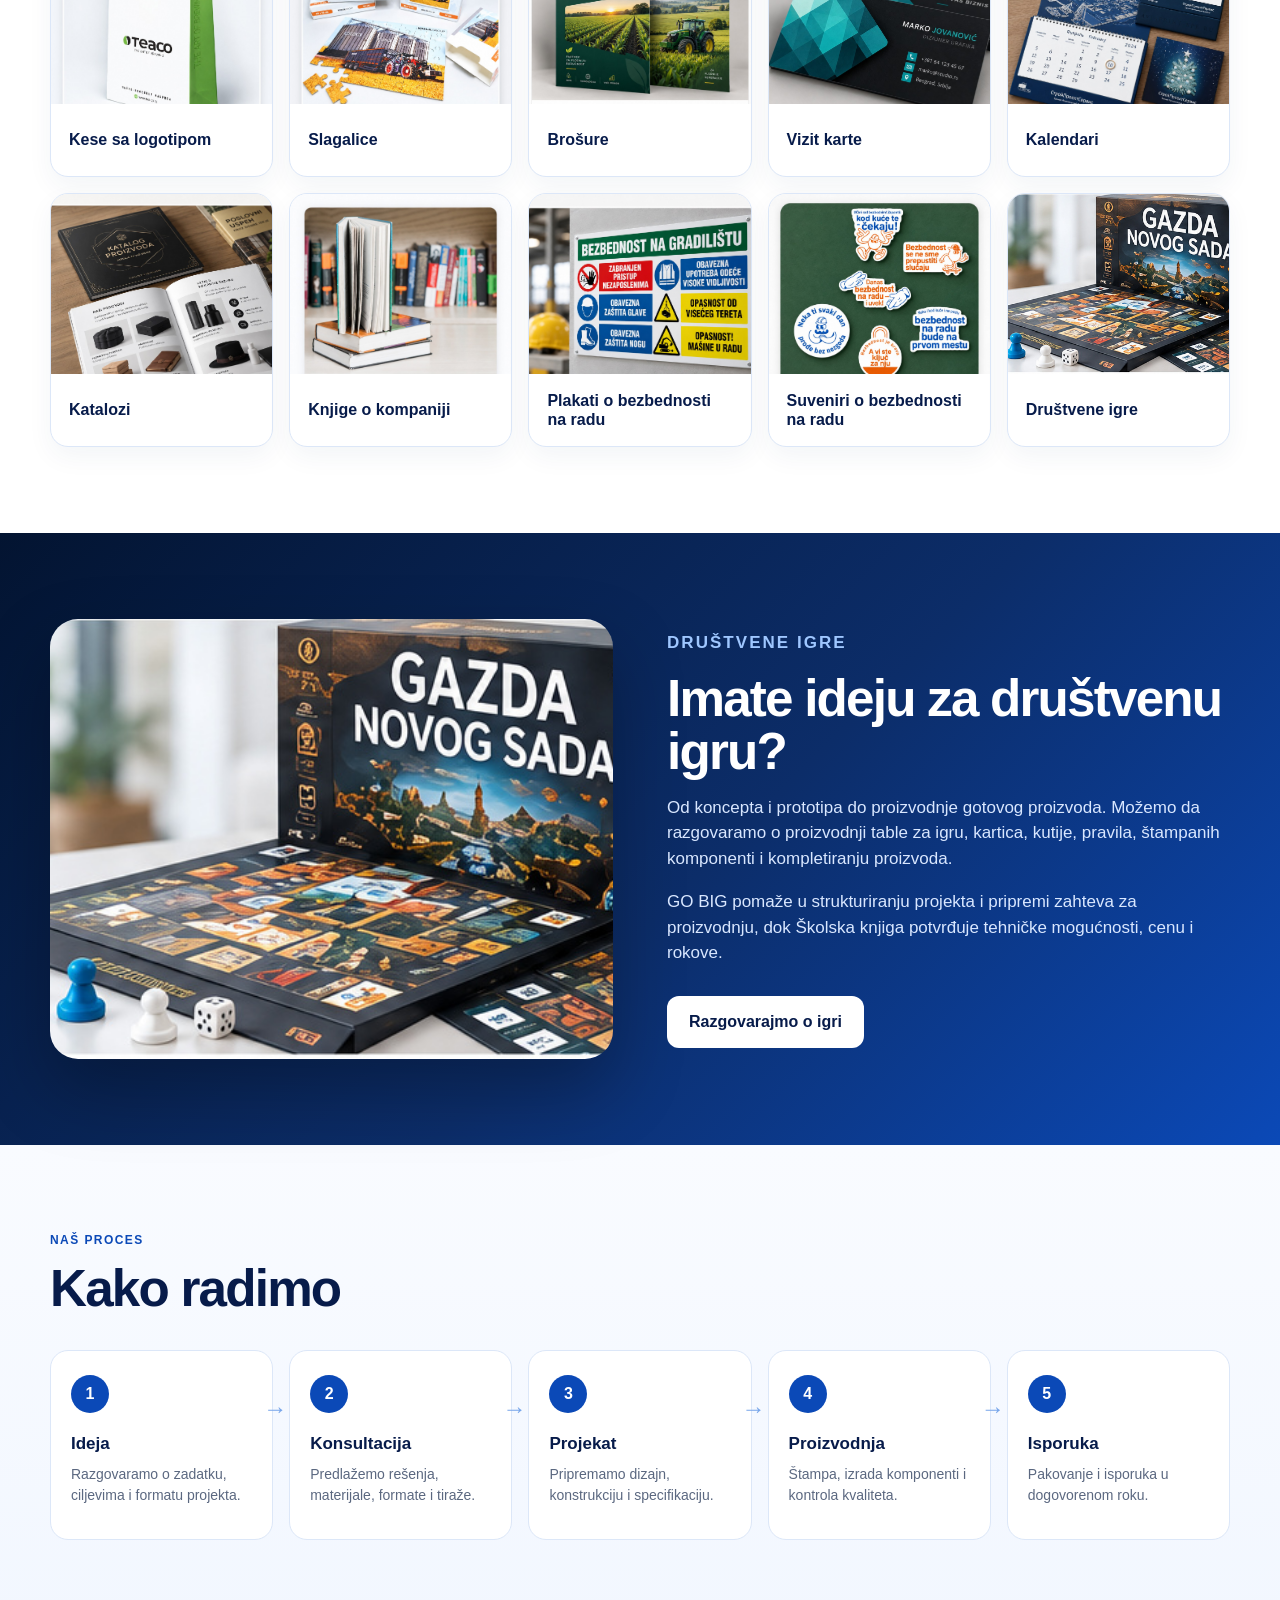
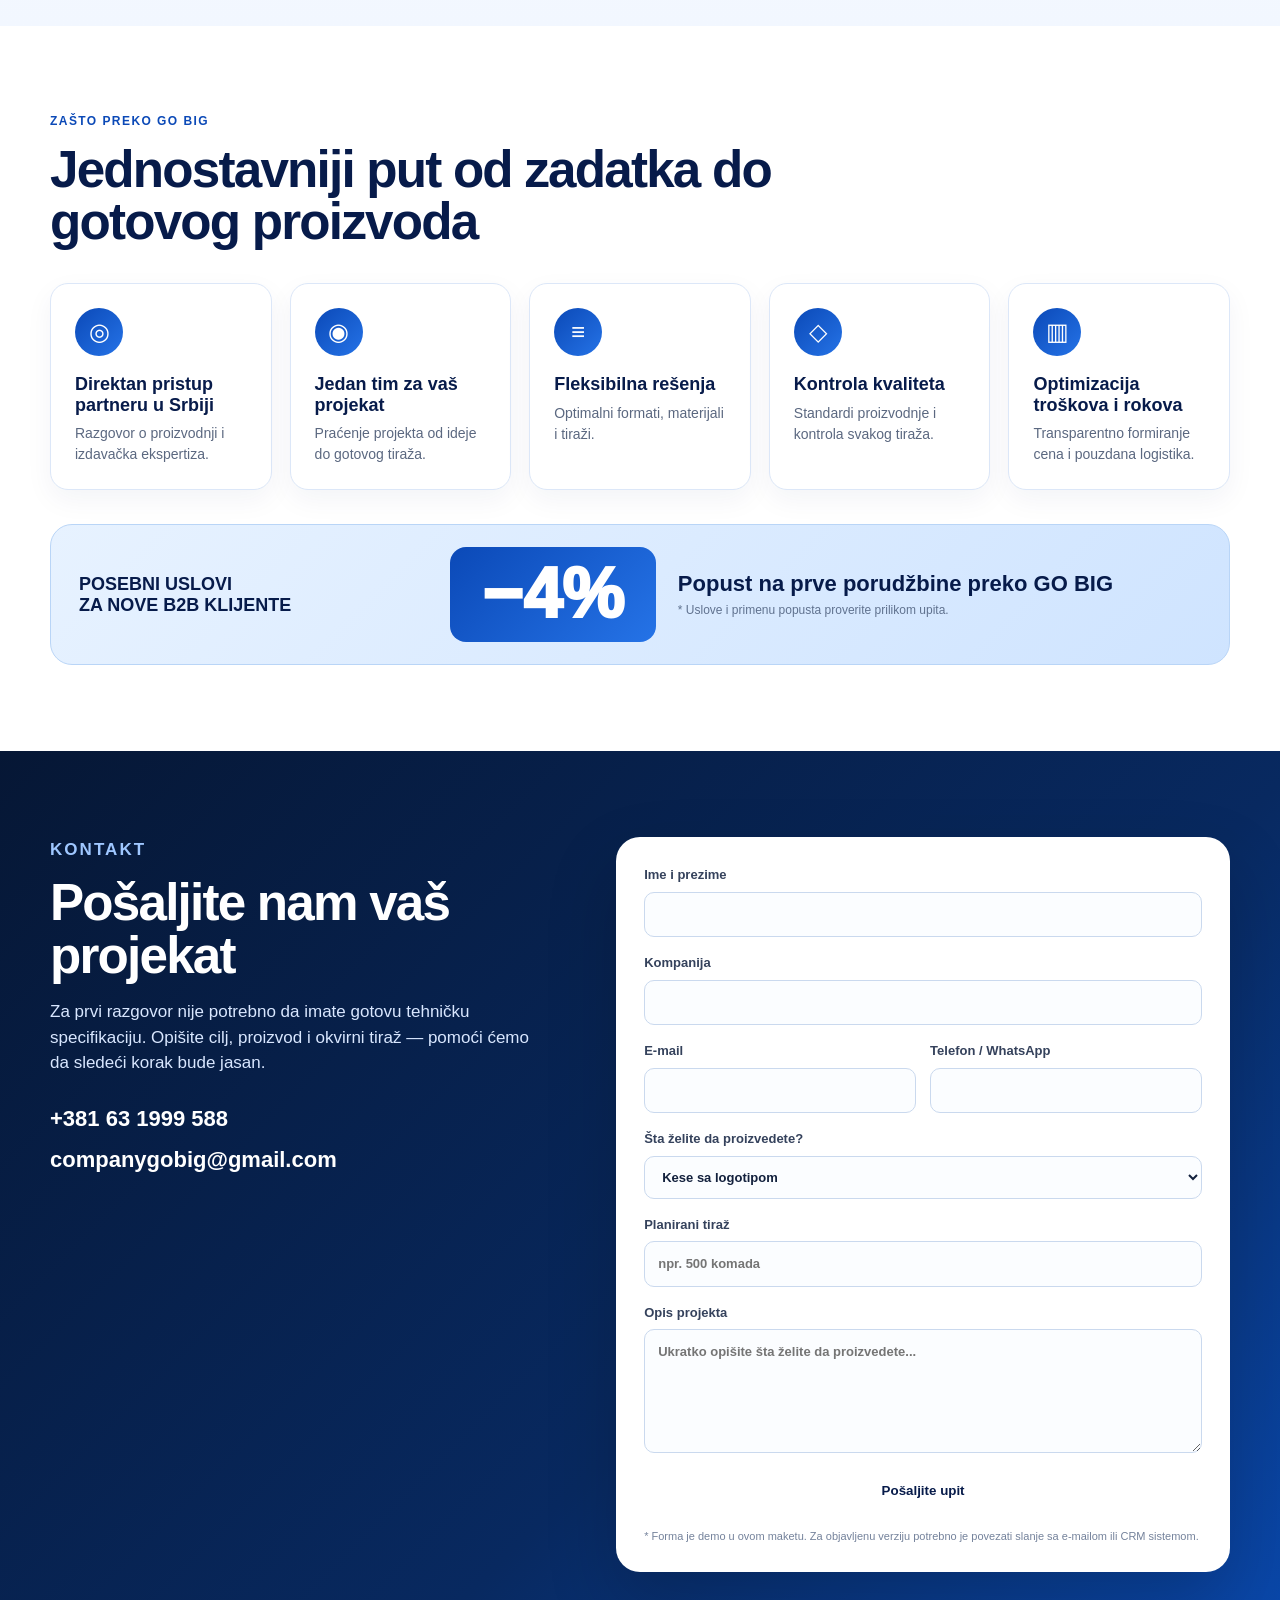
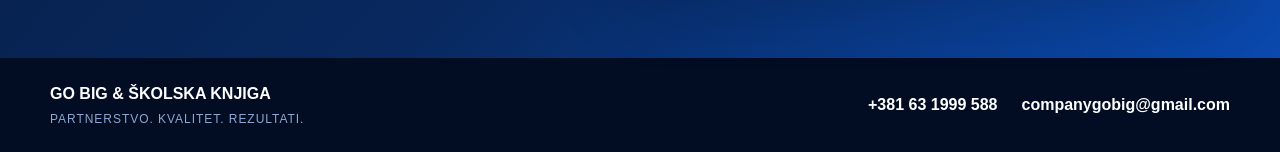
==== commit 959a617b: "Fix Vizit karte image clipping" ====
--- a/index.html
+++ b/index.html
@@ -73,7 +73,7 @@
           <article class="product-card"><img src="assets/kese_photo.jpg" alt="Kese sa logotipom" /><h3>Kese sa logotipom</h3></article>
           <article class="product-card"><img src="assets/slagalice_photo.jpg" alt="Slagalice" /><h3>Slagalice</h3></article>
           <article class="product-card"><img src="assets/brosure_photo.jpg" alt="Brošure" /><h3>Brošure</h3></article>
-          <article class="product-card"><img src="assets/vizitkarte_photo.jpg" alt="Vizit karte" style="object-position:center top;transform:scale(1.20);transform-origin:center top;" /><h3>Vizit karte</h3></article>
+          <article class="product-card"><div style="height:180px;overflow:hidden;background:#f5f8fc;"><img src="assets/vizitkarte_photo.jpg" alt="Vizit karte" style="width:100%;height:220px;object-fit:cover;object-position:center top;display:block;" /></div><h3>Vizit karte</h3></article>
           <article class="product-card"><img src="assets/kalendari_photo.jpg" alt="Kalendari" /><h3>Kalendari</h3></article>
           <article class="product-card"><img src="assets/katalozi_photo.jpg" alt="Katalozi" /><h3>Katalozi</h3></article>
           <article class="product-card"><img src="assets/knjige_photo.jpg" alt="Knjige o kompaniji" /><h3>Knjige o kompaniji</h3></article>
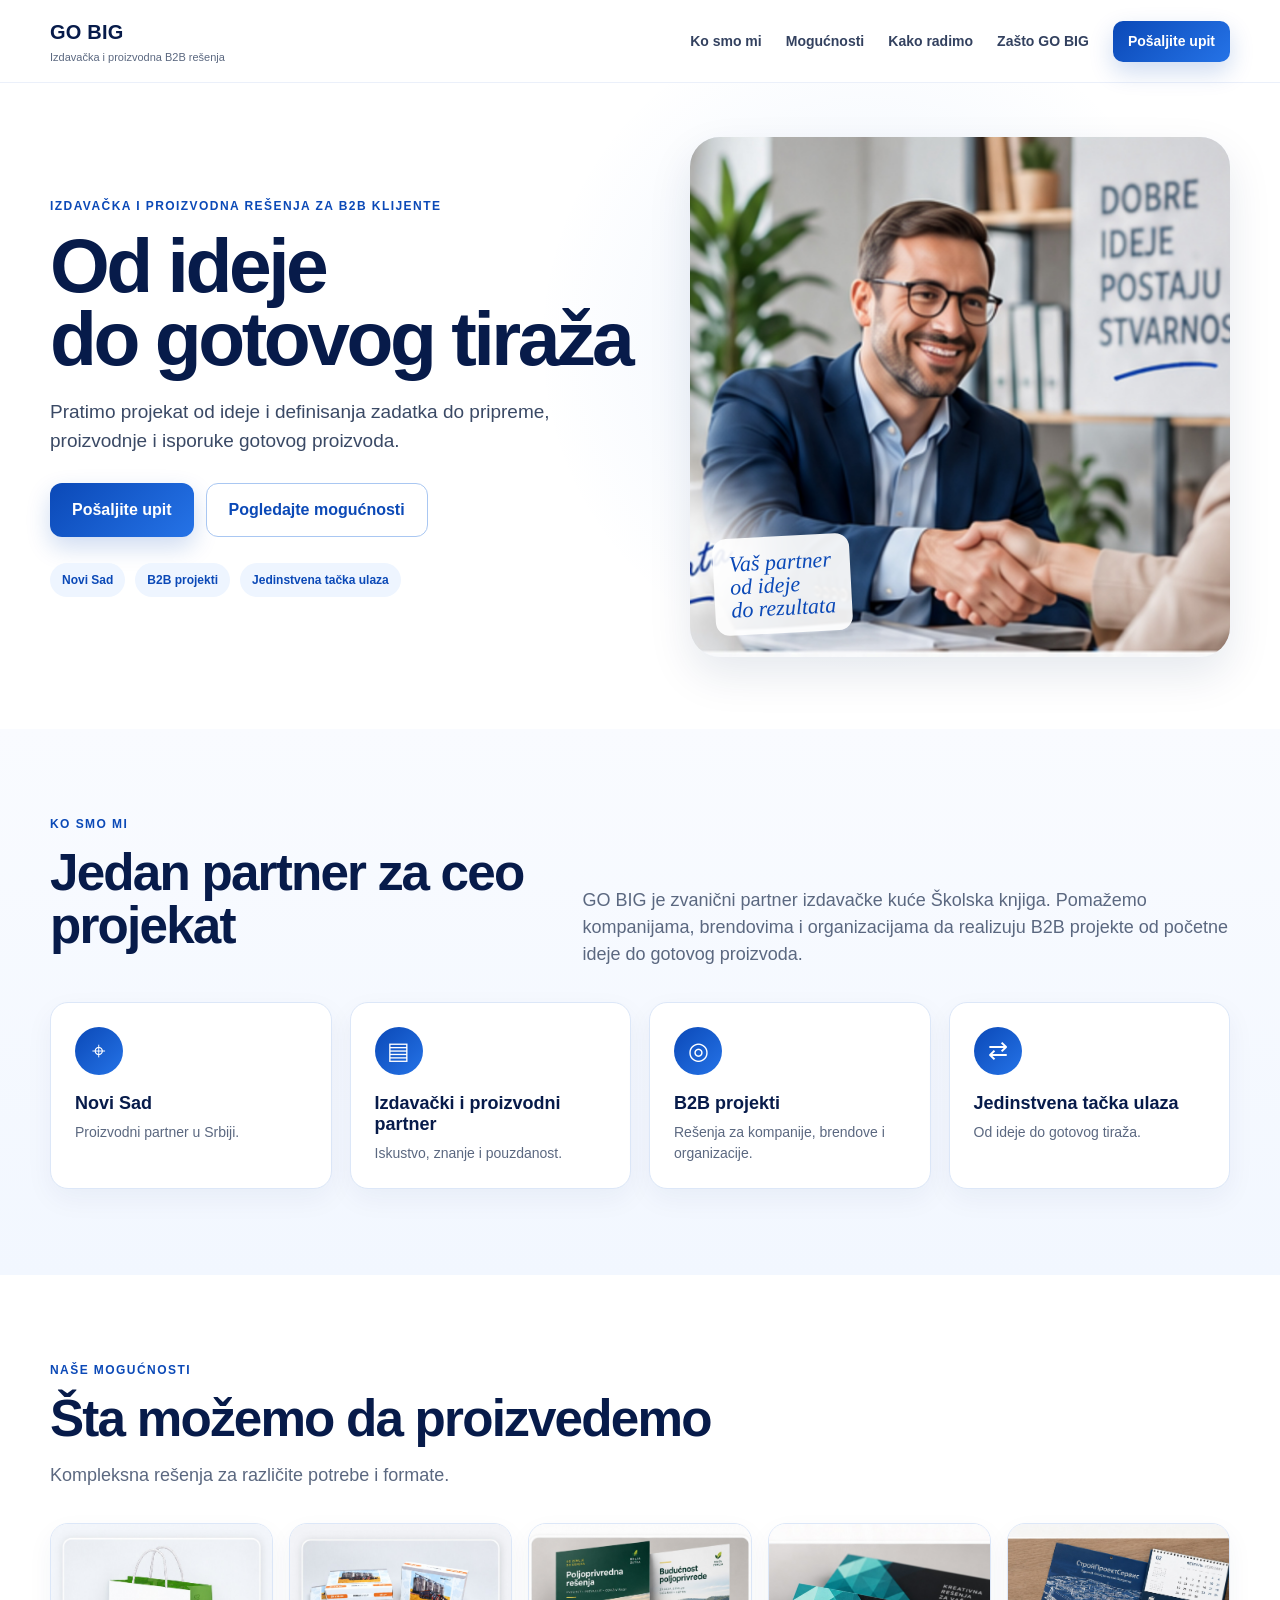
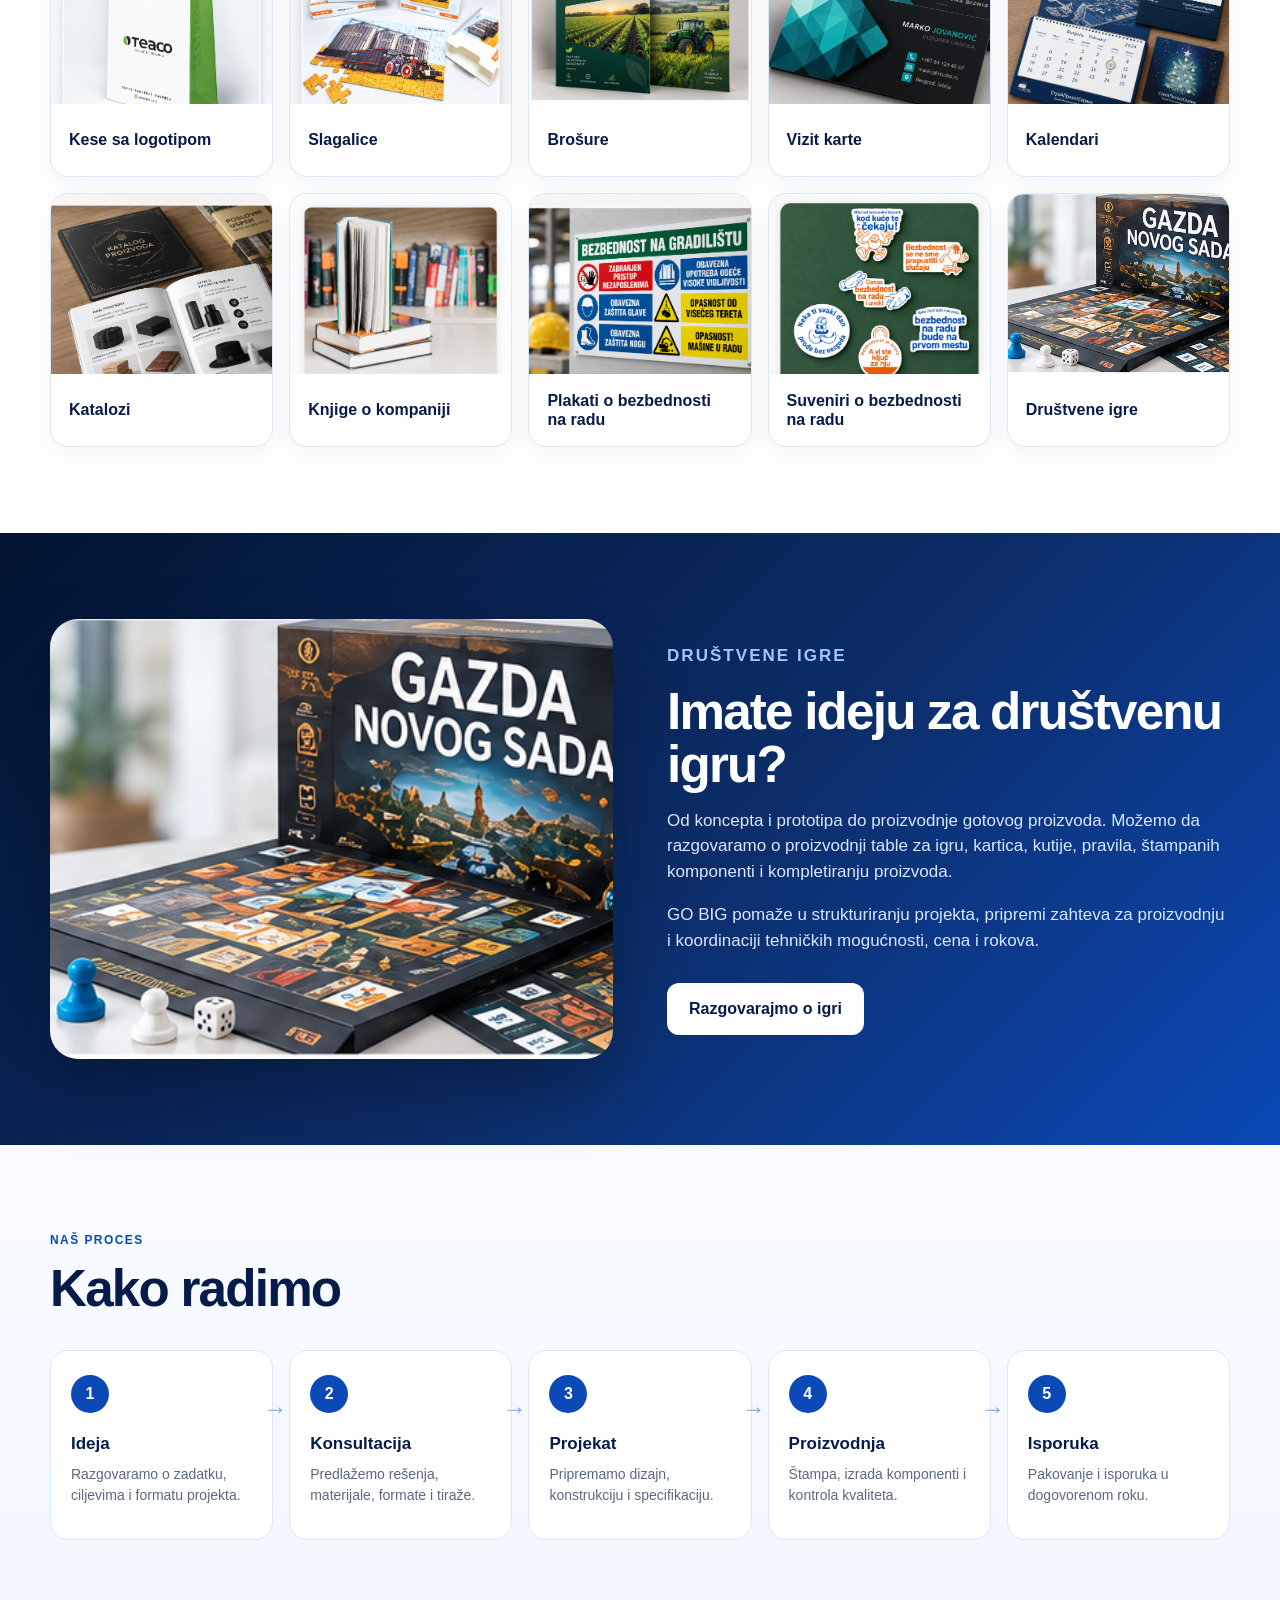
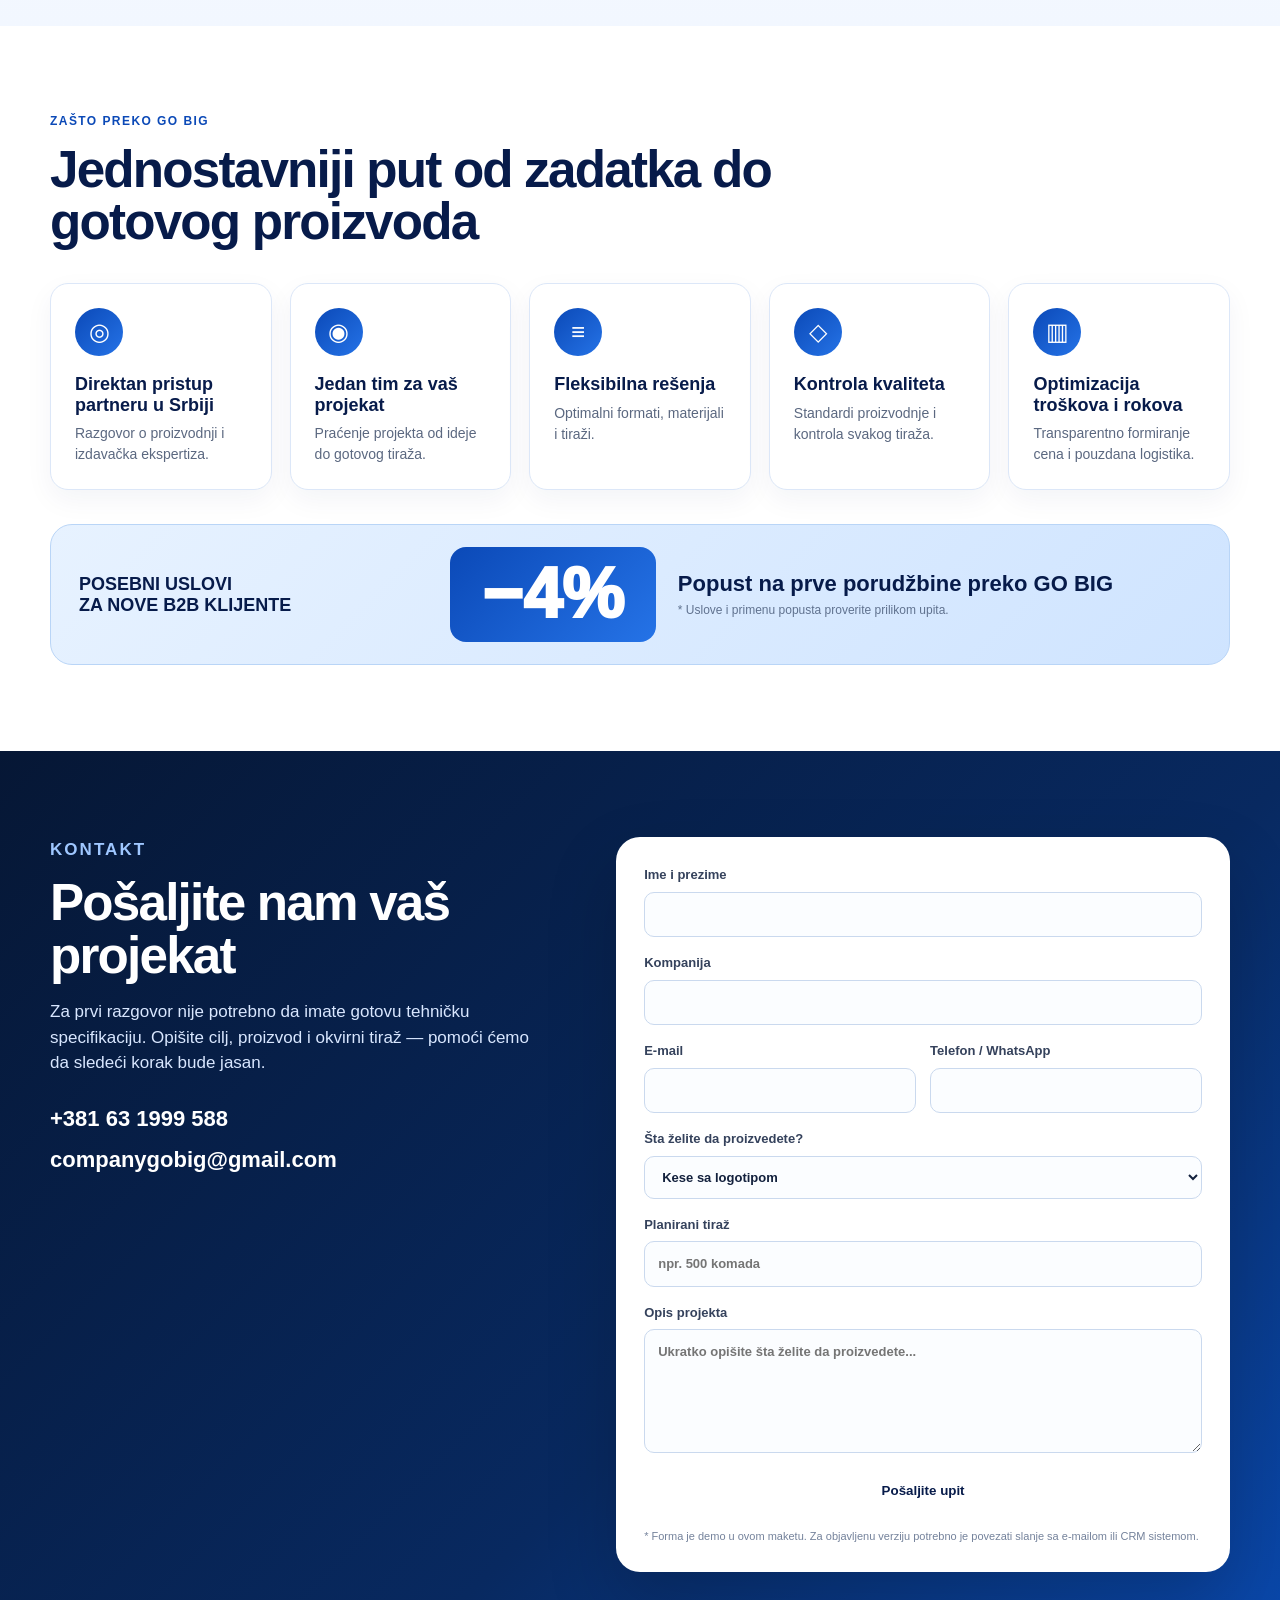
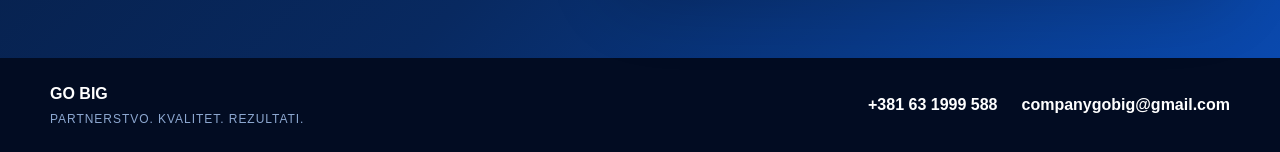
==== commit 248e9569: "Keep Skolska knjiga partnership mention only once" ====
--- a/index.html
+++ b/index.html
@@ -3,16 +3,17 @@
 <head>
   <meta charset="utf-8" />
   <meta name="viewport" content="width=device-width, initial-scale=1" />
-  <title>GO BIG & ŠKOLSKA KNJIGA — Od ideje do gotovog tiraža</title>
+  <title>GO BIG — Od ideje do gotovog tiraža</title>
   <meta name="description" content="Izdavačka i proizvodna B2B rešenja u Srbiji — od ideje i pripreme do proizvodnje i gotovog tiraža." />
   <link rel="stylesheet" href="styles.css" />
+  <link rel="stylesheet" href="mobile-fixes.css" />
 </head>
 <body>
   <header class="site-header">
     <div class="container nav-wrap">
-      <a class="brand" href="#top" aria-label="GO BIG i Školska knjiga">
-        <span class="brand-main">GO BIG <b>&</b> ŠKOLSKA KNJIGA</span>
-        <span class="brand-sub">GO BIG — zvanični partner izdavačke kuće Školska knjiga</span>
+      <a class="brand" href="#top" aria-label="GO BIG">
+        <span class="brand-main">GO BIG</span>
+        <span class="brand-sub">Izdavačka i proizvodna B2B rešenja</span>
       </a>
       <nav class="nav" aria-label="Glavna navigacija">
         <a href="#ko-smo">Ko smo mi</a>
@@ -30,7 +31,7 @@
         <div class="hero-copy">
           <p class="eyebrow">IZDAVAČKA I PROIZVODNA REŠENJA ZA B2B KLIJENTE</p>
           <h1>Od ideje<br />do gotovog tiraža</h1>
-          <p class="lead">Pratimo projekat od ideje i definisanja zadatka do pripreme, proizvodnje i isporuke gotovog proizvoda u partnerstvu sa Školska knjiga.</p>
+          <p class="lead">Pratimo projekat od ideje i definisanja zadatka do pripreme, proizvodnje i isporuke gotovog proizvoda.</p>
           <div class="hero-actions">
             <a class="btn" href="#kontakt">Pošaljite upit</a>
             <a class="btn btn-secondary" href="#mogucnosti">Pogledajte mogućnosti</a>
@@ -91,7 +92,7 @@
           <p class="eyebrow light">DRUŠTVENE IGRE</p>
           <h2>Imate ideju za društvenu igru?</h2>
           <p>Od koncepta i prototipa do proizvodnje gotovog proizvoda. Možemo da razgovaramo o proizvodnji table za igru, kartica, kutije, pravila, štampanih komponenti i kompletiranju proizvoda.</p>
-          <p>GO BIG pomaže u strukturiranju projekta i pripremi zahteva za proizvodnju, dok Školska knjiga potvrđuje tehničke mogućnosti, cenu i rokove.</p>
+          <p>GO BIG pomaže u strukturiranju projekta, pripremi zahteva za proizvodnju i koordinaciji tehničkih mogućnosti, cena i rokova.</p>
           <a class="btn btn-light" href="#kontakt">Razgovarajmo o igri</a>
         </div>
       </div>
@@ -164,7 +165,7 @@
 
   <footer class="footer">
     <div class="container footer-row">
-      <div><strong>GO BIG & ŠKOLSKA KNJIGA</strong><span>Partnerstvo. Kvalitet. Rezultati.</span></div>
+      <div><strong>GO BIG</strong><span>Partnerstvo. Kvalitet. Rezultati.</span></div>
       <div class="footer-contact"><a href="tel:+381631999588">+381 63 1999 588</a><a href="mailto:companygobig@gmail.com">companygobig@gmail.com</a></div>
     </div>
   </footer>
--- a/mobile-fixes.css
+++ b/mobile-fixes.css
@@ -0,0 +1,37 @@
+/* Mobile polish for Company GO BIG landing page */
+@media (max-width:700px){
+  .section{padding:46px 0}
+  .section-heading{margin-bottom:26px}
+  .section-heading p:not(.eyebrow){font-size:16px}
+  .product-grid{grid-template-columns:repeat(2,minmax(0,1fr))!important;gap:10px}
+  .product-card{grid-template-rows:126px 58px!important;border-radius:14px}
+  .product-card>img{height:126px!important;width:100%;object-fit:cover}
+  .product-card>div:first-child{height:126px!important;overflow:hidden!important;background:#f5f8fc}
+  .product-card>div:first-child img{width:100%!important;height:154px!important;object-fit:cover!important;object-position:center top!important}
+  .product-card h3{height:58px!important;padding:0 10px!important;font-size:13.5px!important;line-height:1.15!important;margin:0!important;display:flex;align-items:center}
+  .game-section{padding:48px 0}
+  .game-grid{gap:24px}
+  .game-image img{height:230px!important;border-radius:20px}
+  .game-copy p{font-size:15px}
+}
+
+@media (max-width:470px){
+  .container{width:calc(100% - 20px)}
+  h1{font-size:42px;line-height:.98}
+  h2{font-size:32px}
+  .lead{font-size:17px}
+  .product-grid{grid-template-columns:repeat(2,minmax(0,1fr))!important;gap:9px!important}
+  .product-card{grid-template-rows:118px 60px!important;border-radius:13px}
+  .product-card>img{height:118px!important}
+  .product-card>div:first-child{height:118px!important}
+  .product-card>div:first-child img{height:145px!important}
+  .product-card h3{height:60px!important;padding:0 9px!important;font-size:13px!important;line-height:1.15!important}
+  .game-image img{height:210px!important}
+  .game-copy h2{font-size:31px}
+  .discount-rate{font-size:50px}
+}
+
+@media (max-width:360px){
+  .product-grid{gap:8px!important}
+  .product-card h3{font-size:12px!important;padding:0 8px!important}
+}
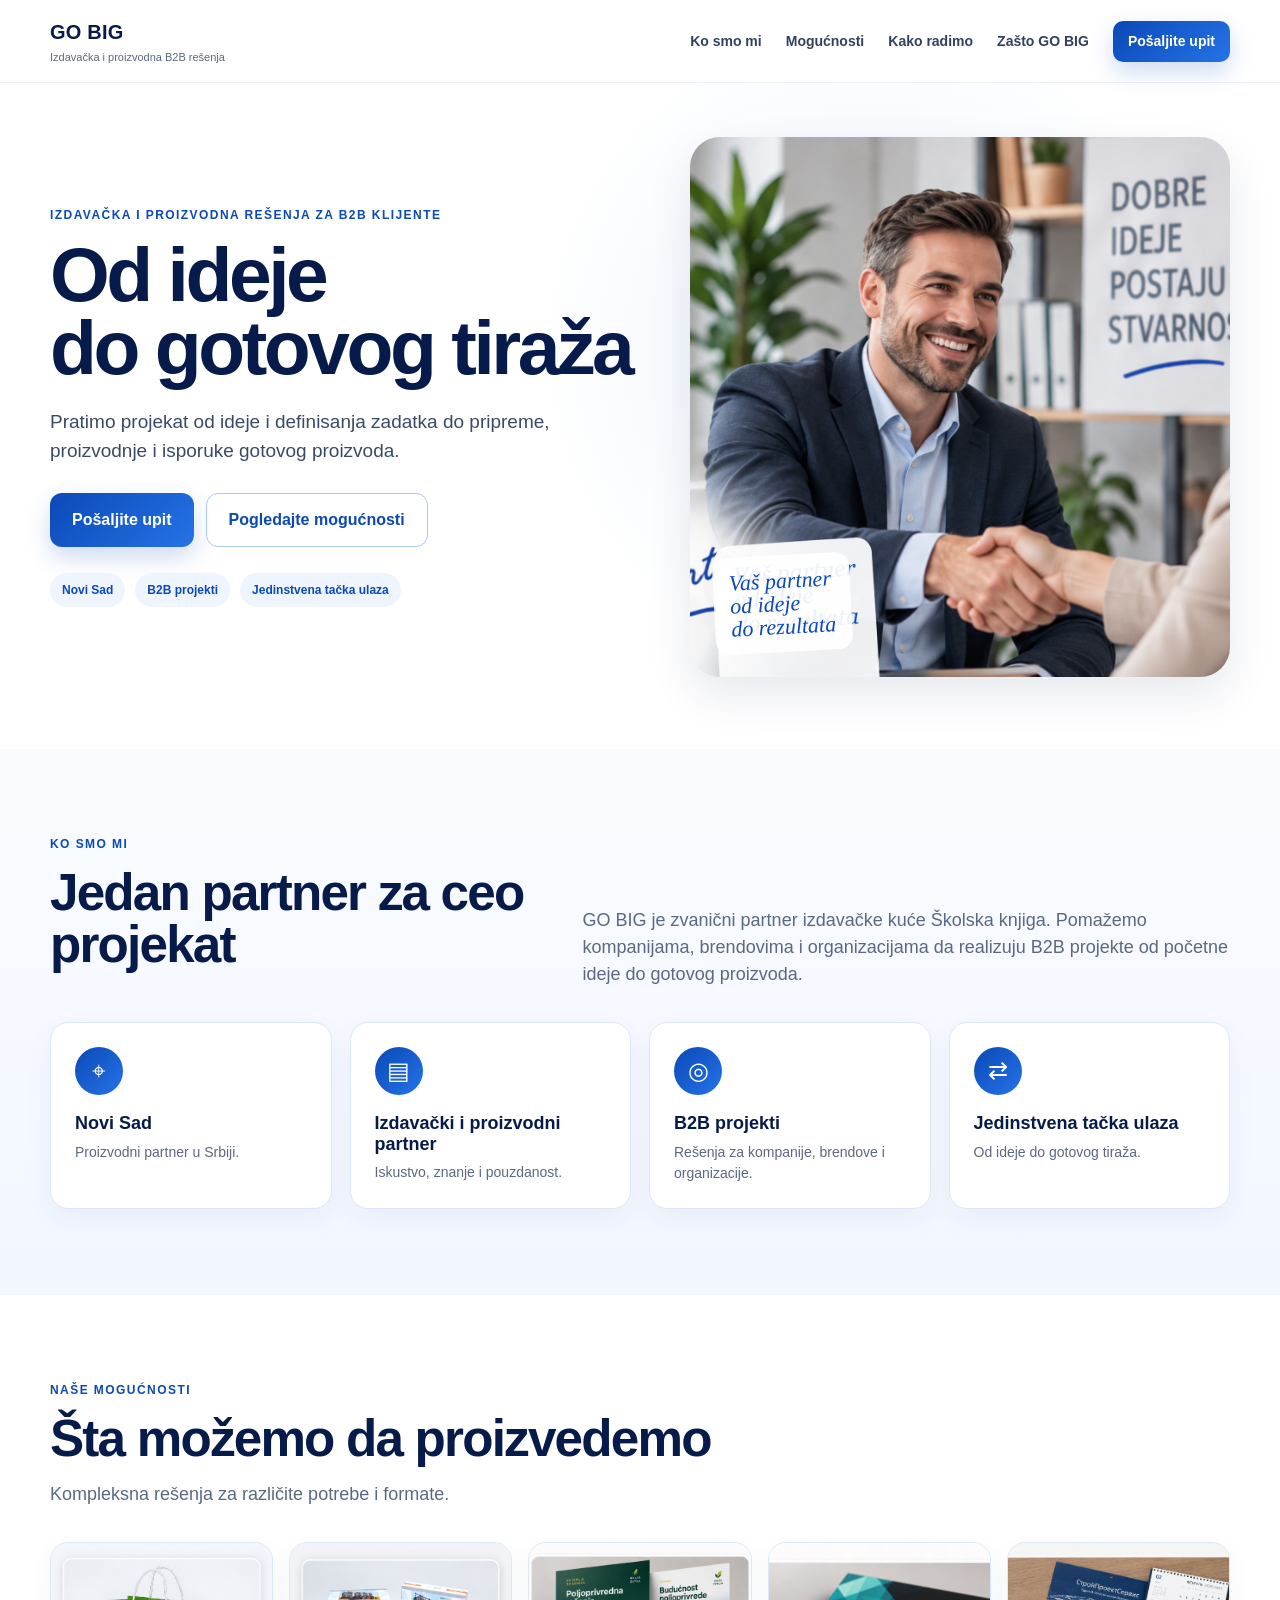
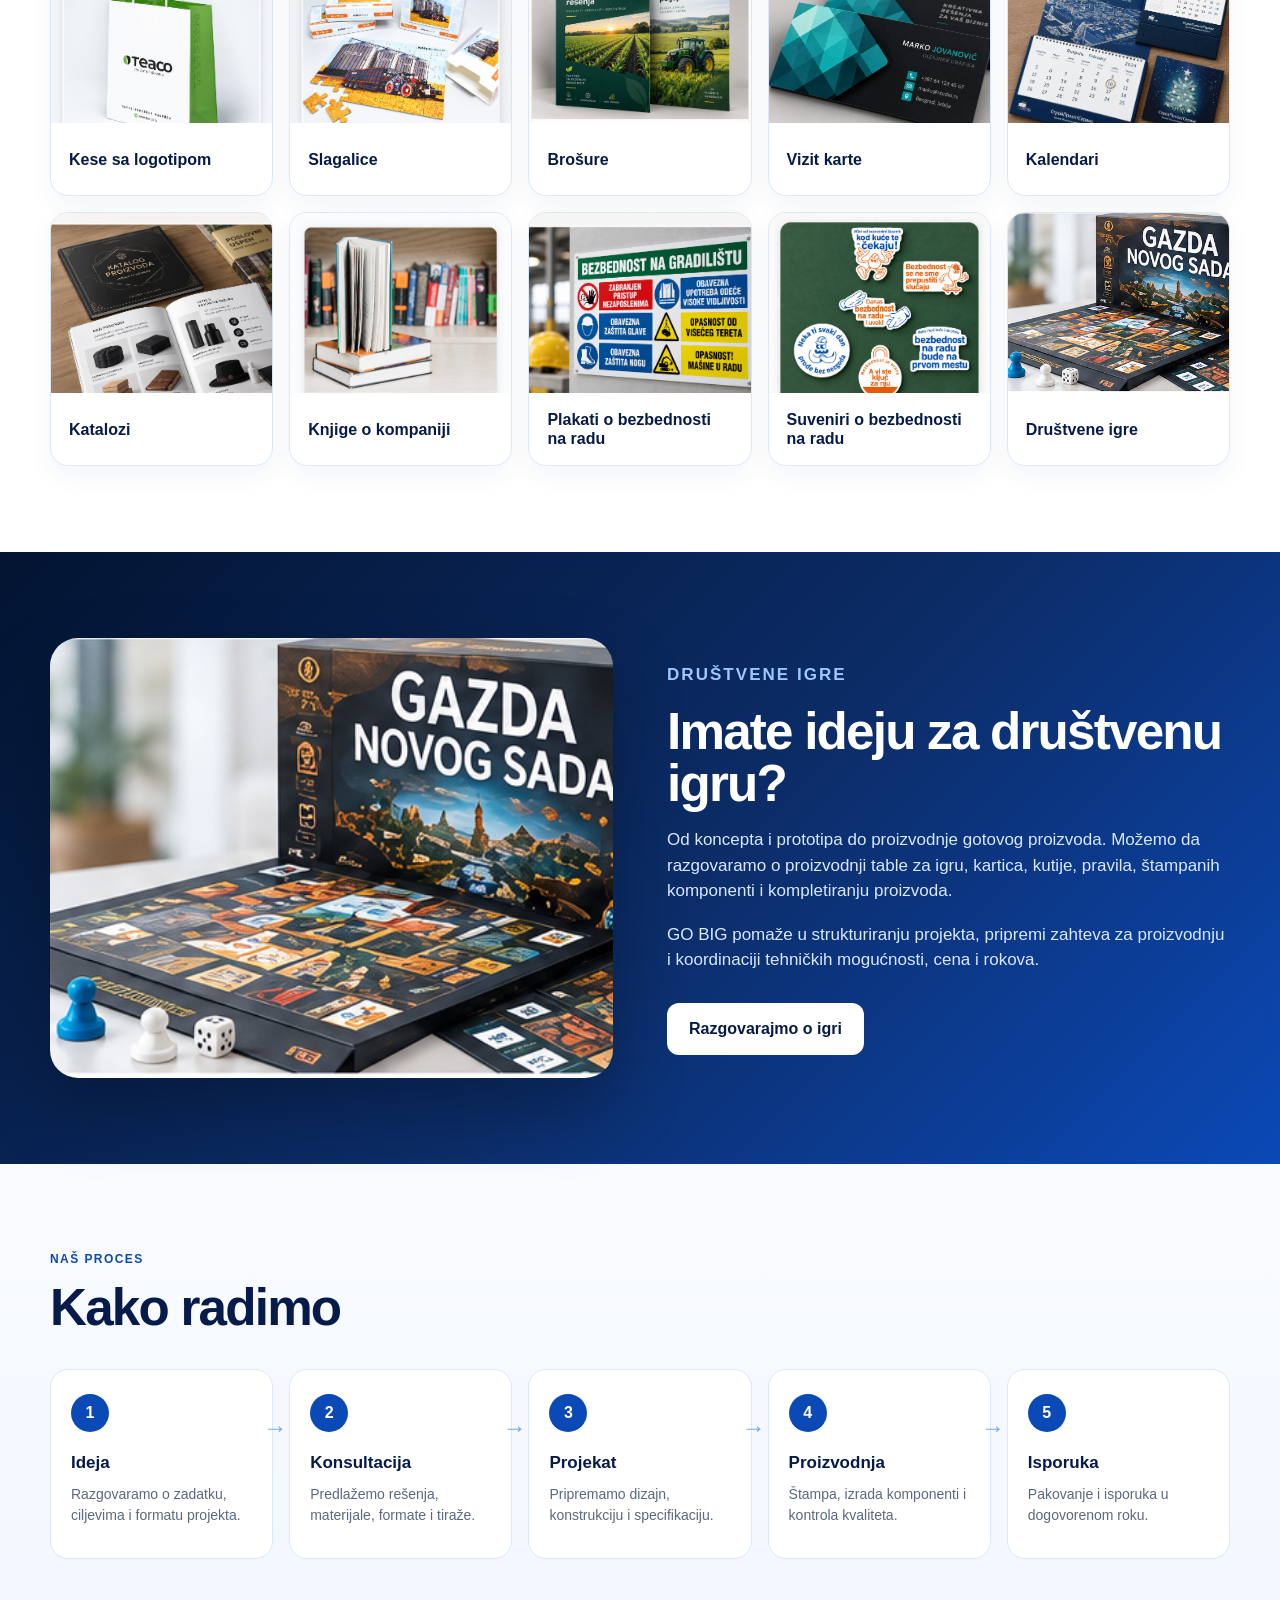
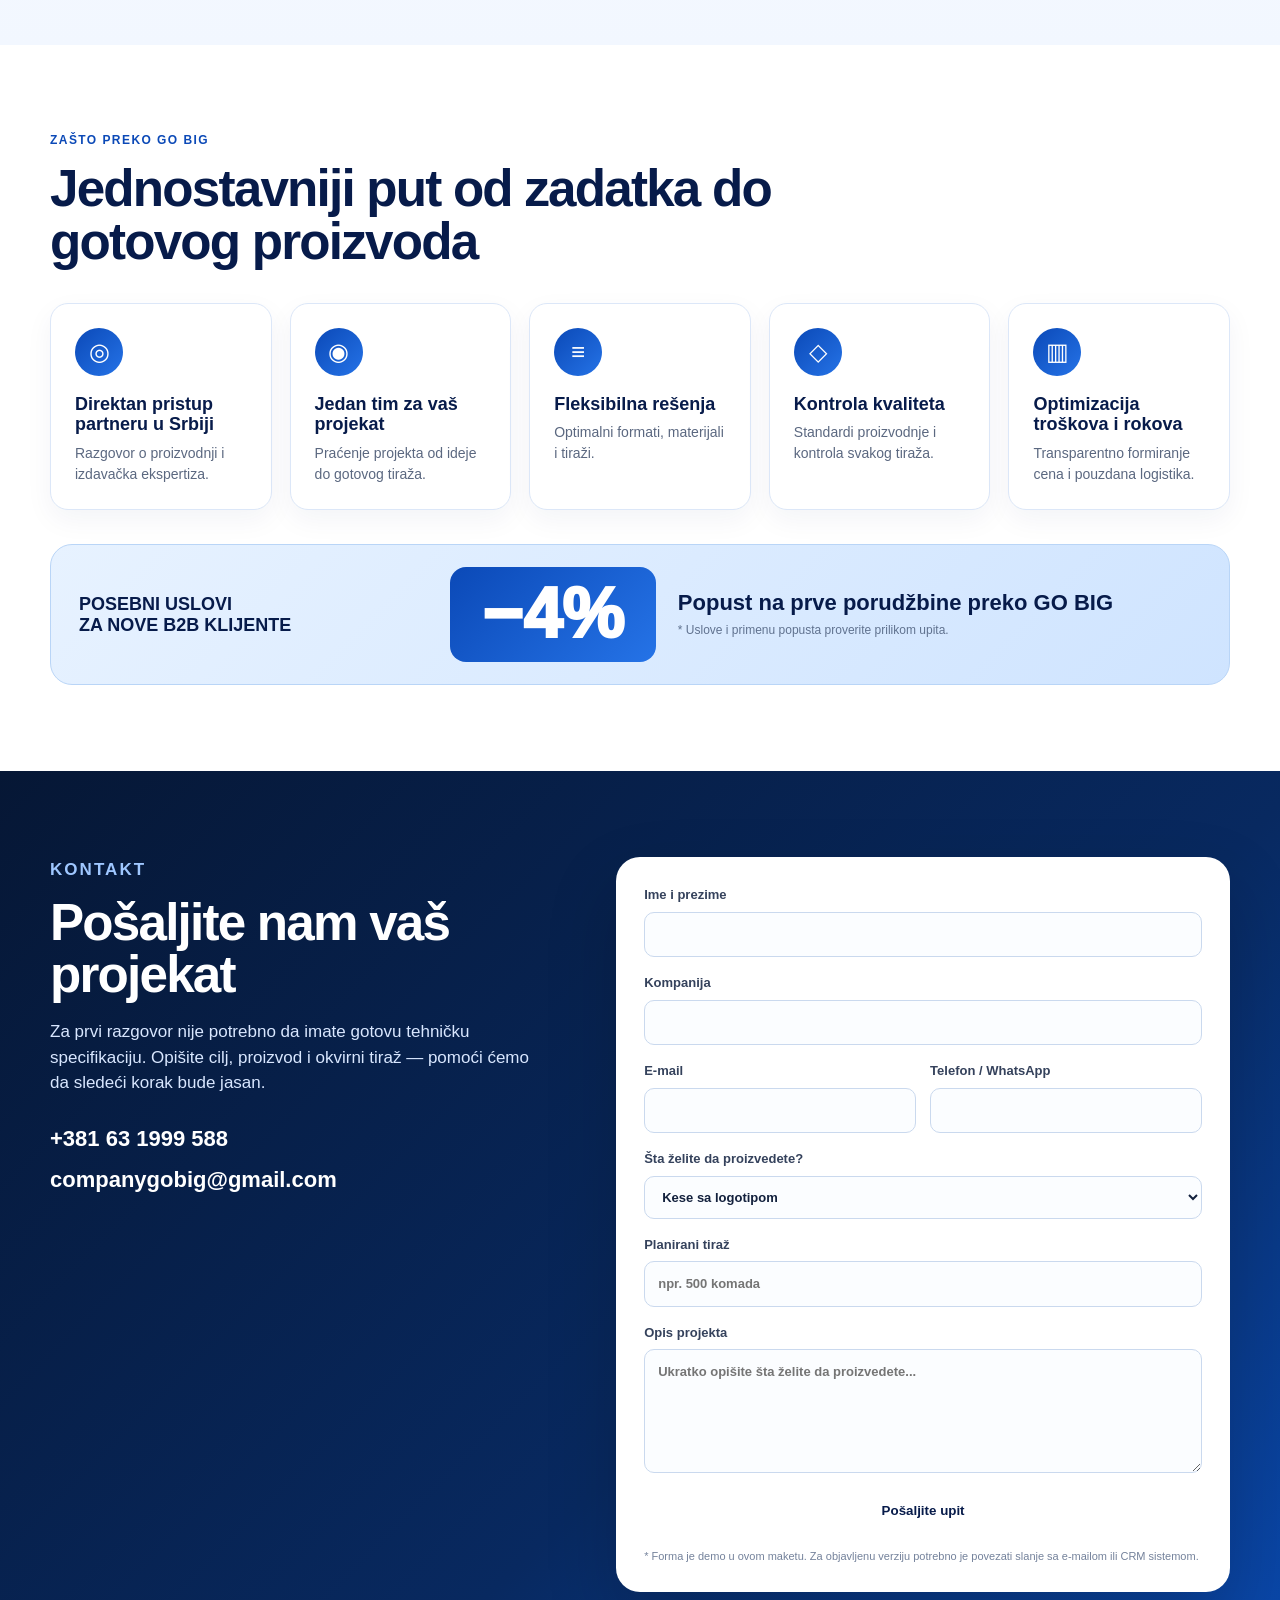
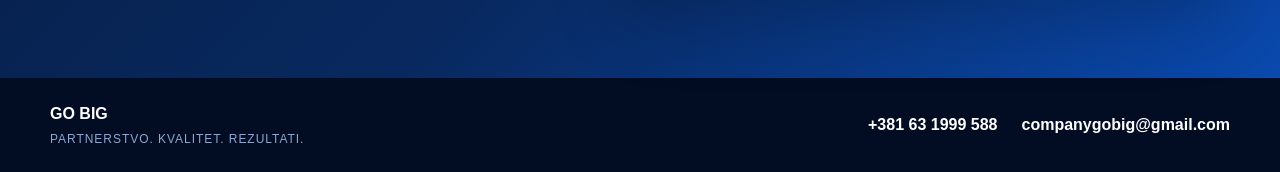
==== commit 5d4028c5: "Use new hero image from repository" ====
--- a/index.html
+++ b/index.html
@@ -41,7 +41,7 @@
           </div>
         </div>
         <div class="hero-visual">
-          <img src="assets/hero.jpg" alt="Poslovni sastanak i rukovanje" />
+          <img src="Мужчина%20на%20главной%20странице.png" alt="Poslovni sastanak i rukovanje" />
           <div class="hand-note">Vaš partner<br />od ideje<br />do rezultata</div>
         </div>
       </div>
